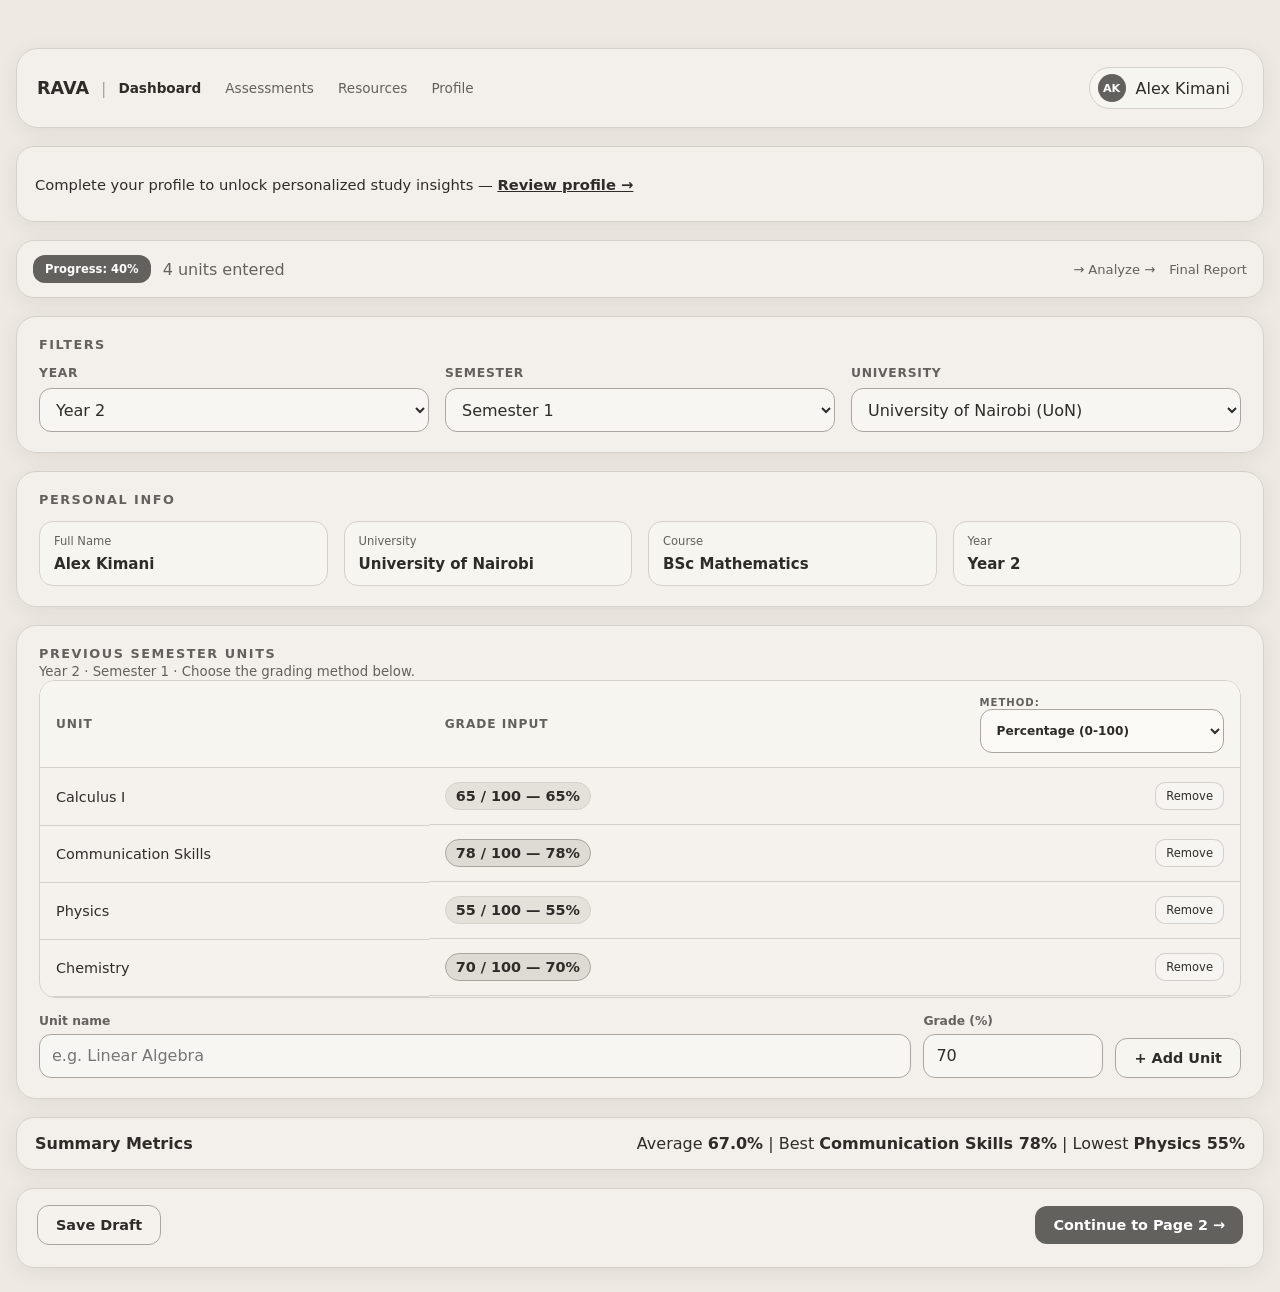
==== pages/page1.html @ 5771dabf "2nd change" ====
<!DOCTYPE html>
<html lang="en">
<head>
    <meta charset="UTF-8">
    <meta name="viewport" content="width=device-width, initial-scale=1.0">
    <title>RAVA - Page 1: Semester Tracking & Grades</title>

    <!-- Shared Global Styles -->
    <link rel="stylesheet" href="../css/global.css">

    <!-- Page 1 Specific Styles -->
    <link rel="stylesheet" href="../css/page1.css">
</head>
<body>
    <main class="page-shell">

        <header class="topbar">
            <div class="brand-wrap">
                <span class="brand-logo">RAVA</span>
                <span class="brand-separator">|</span>
                <nav class="nav-links" aria-label="Primary navigation">
                    <a href="page1.html" aria-current="page">Dashboard</a>
                    <a href="page2.html#diagnostic-check-in">Assessments</a>
                    <a href="page2.html#recommendations">Resources</a>
                    <a href="#personal-info">Profile</a>
                </nav>
            </div>
            <div class="profile-pill">
                <div class="avatar">AK</div>
                <span>Alex Kimani</span>
            </div>
        </header>

        <div class="banner" aria-label="Profile reminder banner">
            <p class="banner-copy">
                Complete your profile to unlock personalized study insights &mdash;
                <a href="#personal-info">Review profile &rarr;</a>
            </p>
        </div>

        <div id="progressBarContainer" class="progress-bar" aria-live="polite">
            <div class="progress-left">
                <span class="progress-tag" id="previousUnitsProgress">Progress: 40%</span>
                <span id="previousUnitsProgressLabel">4 units entered</span>
            </div>
            <div class="progress-right">
                <span>→ Analyze →</span>
                <span>Final Report</span>
            </div>
        </div>

        <section class="card" id="personal-info">
            <h2 class="card-title">Filters</h2>
            <div class="field-grid">
                <div class="field">
                    <label for="filterYear">Year</label>
                    <select id="filterYear">
                        <option value="Year 2" selected>Year 2</option>
                        <option value="Year 1">Year 1</option>
                        <option value="Year 3">Year 3</option>
                        <option value="Year 4">Year 4</option>
                    </select>
                </div>
                <div class="field">
                    <label for="filterSemester">Semester</label>
                    <select id="filterSemester">
                        <option value="Semester 1" selected>Semester 1</option>
                        <option value="Semester 2">Semester 2</option>
                        <option value="Semester 3">Semester 3</option>
                    </select>
                </div>
                <div class="field">
                    <label for="filterUniversity">University</label>
                    <select id="filterUniversity">
                        <option value="UoN" selected>University of Nairobi (UoN)</option>
                        <option value="KU">Kenyatta University (KU)</option>
                        <option value="JKUAT">JKUAT</option>
                    </select>
                </div>
            </div>
        </section>

        <section class="card">
            <h2 class="card-title">Personal Info</h2>
            <div class="info-grid">
                <div class="info-box">
                    <span>Full Name</span>
                    <strong>Alex Kimani</strong>
                </div>
                <div class="info-box">
                    <span>University</span>
                    <strong id="profileUniversity">University of Nairobi</strong>
                </div>
                <div class="info-box">
                    <span>Course</span>
                    <strong>BSc Mathematics</strong>
                </div>
                <div class="info-box">
                    <span>Year</span>
                    <strong id="profileYear">Year 2</strong>
                </div>
            </div>
        </section>

        <section class="card table-card" id="previous-units">
            <div class="grade-header">
                <div>
                    <h2 class="card-title" style="margin-bottom: 0;">Previous Semester Units</h2>
                    <small id="semesterContext">Year 2 · Semester 1 · Choose the grading method below.</small>
                </div>
            </div>

            <div class="table-wrap">
                <table class="unit-table" aria-label="Previous semester units">
                    <thead>
                        <tr>
                            <th>Unit</th>
                            <th>
                                <div class="grade-header">
                                    <span>Grade Input</span>
                                    <div>
                                        <small>Method:</small>
                                        <select id="globalGradeMethodSelect" aria-label="Select global grade method">
                                            <option value="Percentage" selected>Percentage (0-100)</option>
                                            <option value="Weights">Letter band (A-E)</option>
                                        </select>
                                    </div>
                                </div>
                            </th>
                        </tr>
                    </thead>
                    <tbody id="previousUnitsTableBody">
                        <tr>
                            <td>Calculus I</td>
                            <td class="grade-cell"><span class="grade-pill">65 / 100 — 65%</span></td>
                        </tr>
                        <tr>
                            <td>Communication Skills</td>
                            <td class="grade-cell"><span class="grade-pill">78 / 100 — 78%</span></td>
                        </tr>
                        <tr>
                            <td>Physics</td>
                            <td class="grade-cell"><span class="grade-pill">55 / 100 — 55%</span></td>
                        </tr>
                        <tr>
                            <td>Chemistry</td>
                            <td class="grade-cell"><span class="grade-pill">70 / 100 — 70%</span></td>
                        </tr>
                    </tbody>
                </table>
            </div>

            <form id="addPreviousUnitForm" class="add-unit-form">
                <div class="field">
                    <label for="previousUnitName">Unit name</label>
                    <input id="previousUnitName" name="unitName" type="text" maxlength="80" required placeholder="e.g. Linear Algebra">
                </div>
                <div class="field">
                    <label for="previousUnitGrade">Grade (%)</label>
                    <input id="previousUnitGrade" name="grade" type="number" min="0" max="100" step="1" required value="70">
                </div>
                <button id="addUnitRowBtn" class="secondary-btn" type="submit">+ Add Unit</button>
            </form>
        </section>

        <section class="summary-strip">
            <strong>Summary Metrics</strong>
            <div id="summaryDisplayText">
                Average <strong>67%</strong> | Best <strong>Communication Skills 78%</strong> | Lowest <strong>Physics 55%</strong>
            </div>
        </section>

        <footer class="footer-bar">
            <div class="draft-actions">
                <button id="saveDraftBtn" class="ghost-btn" type="button">Save Draft</button>
                <span id="draftStatus" role="status" aria-live="polite"></span>
            </div>
            <div class="footer-actions">
                <button id="continueToPage2Btn" class="primary-btn" type="button">Continue to Page 2 →</button>
            </div>
        </footer>
    </main>

    <script src="../js/page1.js"></script>
</body>
</html>
---- css/global.css ----
:root {
  --page: #eeeae3;
  --page-deep: #dedbd4;
  --panel: #f7f5f0;
  --panel-soft: #fffefa;
  --border: #d5d1ca;
  --border-strong: #aaa69f;
  --text: #2d2c29;
  --muted: #62615d;
  --muted-soft: #777670;
  --button: #62615d;
  --button-hover: #484743;
  --chip: #e4e1db;
  --shadow: rgba(45, 44, 41, 0.08);
}

* {
  box-sizing: border-box;
}

html {
  scroll-behavior: smooth;
}

body {
  margin: 0;
  background: var(--page);
  color: var(--text);
  font-family: system-ui, -apple-system, BlinkMacSystemFont, 'Segoe UI', sans-serif;
  -webkit-font-smoothing: antialiased;
  -moz-osx-font-smoothing: grayscale;
}

button,
input,
select {
  font: inherit;
}

button,
a {
  -webkit-tap-highlight-color: transparent;
}

button:focus-visible,
a:focus-visible,
input:focus-visible,
select:focus-visible,
textarea:focus-visible {
  outline: 3px solid rgba(98, 97, 93, 0.42);
  outline-offset: 2px;
}

::selection {
  background: #d5d1ca;
  color: #2d2c29;
}

::-webkit-scrollbar {
  width: 6px;
  height: 6px;
}

::-webkit-scrollbar-track {
  background: var(--page-deep);
}

::-webkit-scrollbar-thumb {
  background: var(--border-strong);
  border-radius: 999px;
}

::-webkit-scrollbar-thumb:hover {
  background: var(--button);
}
---- css/page1.css ----
.page-shell {
  width: min(1280px, calc(100% - 32px));
  margin: 24px auto;
  padding: 24px 0 0;
  display: flex;
  flex-direction: column;
  gap: 18px;
}

.topbar,
.card,
.banner,
.progress-bar,
.summary-strip,
.footer-bar {
  background: rgba(255, 255, 255, 0.28);
  border: 1px solid var(--border);
  box-shadow: 0 4px 20px var(--shadow);
}

.topbar {
  display: flex;
  align-items: center;
  justify-content: space-between;
  gap: 16px;
  border-radius: 22px;
  padding: 18px 20px;
}

.brand-wrap {
  display: flex;
  align-items: center;
  gap: 12px;
}

.brand-logo {
  font-size: 1.1rem;
  font-weight: 800;
  letter-spacing: 0;
  color: var(--text);
}

.brand-separator {
  color: var(--border-strong);
}

.nav-links {
  display: flex;
  align-items: center;
  gap: 24px;
  color: var(--muted);
  font-size: 0.85rem;
}

.nav-links a {
  color: inherit;
  text-decoration: none;
  transition: color 0.2s ease;
}

.nav-links a:hover {
  color: var(--text);
}

.nav-links a[aria-current="page"] {
  color: var(--text);
  font-weight: 700;
}

.profile-pill {
  display: flex;
  align-items: center;
  gap: 10px;
  border: 1px solid var(--border);
  background: var(--panel);
  border-radius: 999px;
  padding: 6px 12px 6px 8px;
}

.avatar {
  width: 28px;
  height: 28px;
  border-radius: 50%;
  display: inline-flex;
  align-items: center;
  justify-content: center;
  background: var(--button);
  color: #fff;
  font-size: 0.7rem;
  font-weight: 700;
}

.banner {
  display: flex;
  align-items: center;
  justify-content: space-between;
  gap: 16px;
  border-radius: 18px;
  padding: 14px 18px;
  color: var(--text);
}

.banner nav {
  display: flex;
  align-items: center;
  gap: 18px;
}

.banner-btn {
  border: none;
  background: transparent;
  color: var(--muted);
  font-size: 1.3rem;
  cursor: pointer;
}

.banner-copy {
  text-align: center;
  font-size: 0.92rem;
  color: var(--text);
}

.banner-copy a {
  color: var(--text);
  text-decoration: underline;
  font-weight: 700;
}

.progress-bar {
  display: flex;
  flex-wrap: wrap;
  align-items: center;
  justify-content: space-between;
  gap: 12px;
  border-radius: 18px;
  padding: 14px 16px;
  color: var(--muted);
}

.progress-left {
  display: flex;
  align-items: center;
  gap: 12px;
  flex-wrap: wrap;
}

.progress-tag {
  display: inline-flex;
  align-items: center;
  background: var(--button);
  color: #fff;
  border-radius: 12px;
  padding: 7px 12px;
  font-size: 0.72rem;
  font-weight: 700;
}

.progress-right {
  display: flex;
  gap: 14px;
  flex-wrap: wrap;
  font-size: 0.82rem;
}

.card {
  border-radius: 20px;
  padding: 20px 22px;
}

.card-title {
  margin: 0 0 14px;
  font-size: 0.8rem;
  text-transform: uppercase;
  letter-spacing: 0.12em;
  color: var(--muted);
  font-weight: 700;
}

.field-grid,
.info-grid,
.summary-grid {
  display: grid;
  gap: 16px;
}

.field-grid {
  grid-template-columns: repeat(3, minmax(0, 1fr));
}

.field {
  display: flex;
  flex-direction: column;
  gap: 8px;
}

.field label {
  font-size: 0.77rem;
  font-weight: 700;
  color: var(--muted);
  text-transform: uppercase;
  letter-spacing: 0.06em;
}

select,
input {
  width: 100%;
  border: 1px solid var(--border-strong);
  background: rgba(255, 255, 255, 0.36);
  border-radius: 12px;
  min-height: 44px;
  padding: 0 12px;
  color: var(--text);
}

select:focus,
input:focus {
  outline: none;
  border-color: var(--button);
  box-shadow: 0 0 0 4px rgba(98, 97, 93, 0.12);
}

.info-grid {
  grid-template-columns: repeat(4, minmax(0, 1fr));
}

.info-box {
  background: var(--panel);
  border: 1px solid var(--border);
  border-radius: 14px;
  padding: 12px 14px;
}

.info-box span {
  display: block;
  font-size: 0.72rem;
  color: var(--muted);
  margin-bottom: 6px;
}

.info-box strong {
  font-size: 0.94rem;
}

.table-card {
  overflow: hidden;
}

.table-wrap {
  border: 1px solid var(--border);
  border-radius: 16px;
  overflow: hidden;
}

.unit-table {
  width: 100%;
  border-collapse: collapse;
  background: rgba(255, 255, 255, 0.12);
}

.unit-table th,
.unit-table td {
  padding: 14px 16px;
  border-bottom: 1px solid var(--border);
  text-align: left;
  vertical-align: middle;
}

.unit-table thead th {
  background: var(--panel);
  color: var(--muted);
  font-size: 0.76rem;
  text-transform: uppercase;
  letter-spacing: 0.08em;
}

.unit-table tbody td {
  color: var(--text);
  font-size: 0.9rem;
}

.grade-header {
  display: flex;
  align-items: center;
  justify-content: space-between;
  gap: 10px;
}

.grade-header small {
  color: var(--muted);
}

.unit-table .grade-cell {
  display: flex;
  align-items: center;
  justify-content: space-between;
  gap: 12px;
}

.grade-pill {
  display: inline-flex;
  align-items: center;
  border: 1px solid var(--border);
  border-radius: 999px;
  background: var(--panel);
  padding: 5px 10px;
  font-weight: 700;
  color: var(--text);
}

.grade-pill.grade-strong {
  background: var(--page-deep);
  border-color: var(--border-strong);
}

.grade-pill.grade-progressing {
  background: var(--chip);
}

.grade-pill.grade-support {
  background: var(--panel-soft);
  border-style: dashed;
}

.remove-btn {
  border: 1px solid rgba(98, 97, 93, 0.25);
  background: rgba(255, 255, 255, 0.25);
  color: var(--text);
  border-radius: 10px;
  padding: 6px 10px;
  cursor: pointer;
  font-size: 0.72rem;
}

.add-unit-form {
  display: grid;
  grid-template-columns: minmax(200px, 1fr) minmax(120px, 180px) auto;
  align-items: end;
  gap: 12px;
  margin-top: 16px;
}

.add-unit-form .field {
  gap: 6px;
}

.add-unit-form label {
  text-transform: none;
  letter-spacing: 0;
}

.draft-actions {
  display: flex;
  align-items: center;
  gap: 12px;
}

#draftStatus {
  color: var(--muted);
  font-size: 0.82rem;
}

.primary-btn,
.secondary-btn,
.ghost-btn {
  border-radius: 12px;
  padding: 11px 18px;
  font-weight: 700;
  font-size: 0.9rem;
  cursor: pointer;
  transition: transform 0.2s ease, background 0.2s ease;
}

.primary-btn:hover,
.secondary-btn:hover,
.ghost-btn:hover {
  transform: translateY(-1px);
}

.primary-btn {
  background: var(--button);
  color: #fff;
  border: none;
}

.secondary-btn {
  border: 1px solid var(--border-strong);
  background: var(--panel);
  color: var(--text);
}

.ghost-btn {
  border: 1px solid var(--border-strong);
  background: rgba(255, 255, 255, 0.15);
  color: var(--text);
}

.summary-strip {
  display: flex;
  align-items: center;
  justify-content: space-between;
  gap: 16px;
  border-radius: 18px;
  padding: 16px 18px;
}

.summary-strip strong {
  color: var(--text);
}

.footer-bar {
  display: flex;
  align-items: center;
  justify-content: space-between;
  gap: 16px;
  border-radius: 18px;
  padding: 16px 20px 22px;
}

.footer-actions {
  display: flex;
  align-items: center;
  gap: 12px;
}

@media (max-width: 820px) {
  .field-grid,
  .info-grid,
  .summary-grid {
    grid-template-columns: 1fr 1fr;
  }
}

@media (max-width: 640px) {
  .page-shell {
    width: min(100% - 18px, 1280px);
    margin: 12px auto 18px;
  }

  .topbar,
  .banner,
  .progress-bar,
  .summary-strip,
  .footer-bar {
    flex-direction: column;
    align-items: flex-start;
  }

  .nav-links {
    display: flex;
    flex-wrap: wrap;
    gap: 10px 14px;
    font-size: 0.8rem;
  }

  .brand-wrap {
    flex-wrap: wrap;
    row-gap: 10px;
  }

  .field-grid,
  .info-grid,
  .summary-grid {
    grid-template-columns: 1fr;
  }

  .add-unit-form {
    grid-template-columns: 1fr 1fr;
  }

  .add-unit-form button {
    grid-column: 1 / -1;
  }

  .draft-actions {
    width: 100%;
    flex-wrap: wrap;
  }

  .footer-actions {
    width: 100%;
    justify-content: stretch;
    flex-wrap: wrap;
  }

  .footer-actions > * {
    flex: 1 1 100%;
  }
}
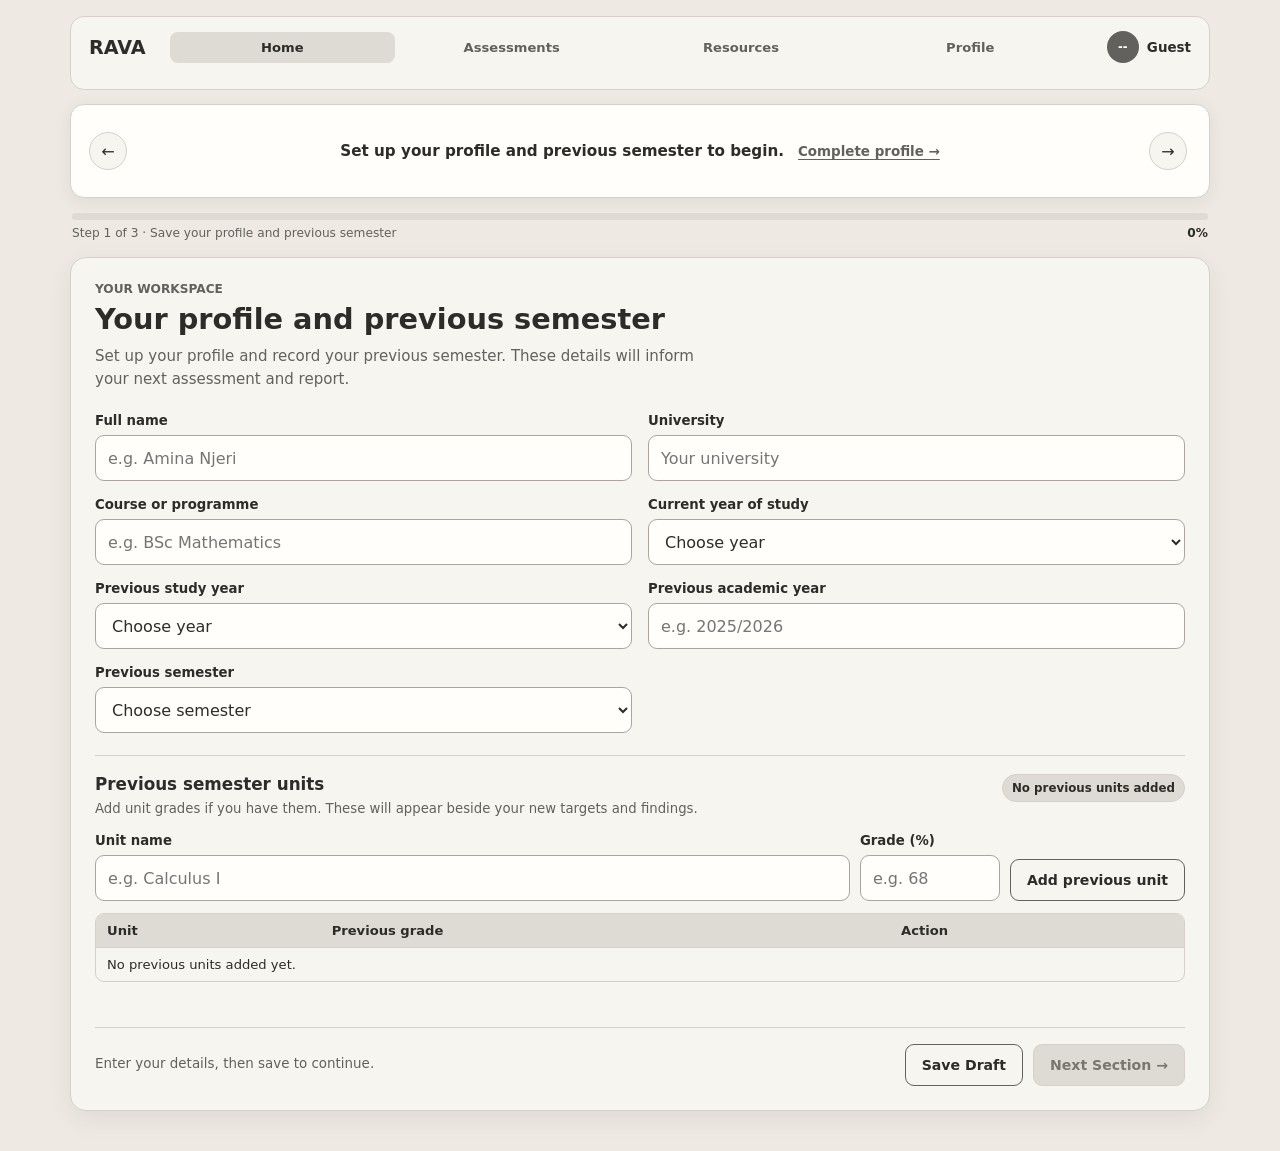
==== commit 4e918b7a: "nice start" ====
--- a/pages/page1.html
+++ b/pages/page1.html
@@ -3,184 +3,162 @@
 <head>
     <meta charset="UTF-8">
     <meta name="viewport" content="width=device-width, initial-scale=1.0">
-    <title>RAVA - Page 1: Semester Tracking & Grades</title>
+    <title>RAVA - Home</title>
 
     <!-- Shared Global Styles -->
     <link rel="stylesheet" href="../css/global.css">
 
     <!-- Page 1 Specific Styles -->
     <link rel="stylesheet" href="../css/page1.css">
+    <script src="../js/shared.js" defer></script>
+    <script src="../js/page1.js" defer></script>
 </head>
-<body>
+<body data-page="home">
     <main class="page-shell">
 
         <header class="topbar">
             <div class="brand-wrap">
                 <span class="brand-logo">RAVA</span>
-                <span class="brand-separator">|</span>
-                <nav class="nav-links" aria-label="Primary navigation">
-                    <a href="page1.html" aria-current="page">Dashboard</a>
-                    <a href="page2.html#diagnostic-check-in">Assessments</a>
-                    <a href="page2.html#recommendations">Resources</a>
-                    <a href="#personal-info">Profile</a>
-                </nav>
             </div>
+            <nav class="nav-links" aria-label="Primary navigation">
+                <a href="page1.html" aria-current="page">Home</a>
+                <a href="page2.html" data-required="profile">Assessments</a>
+                <a href="page3.html#recommendations" data-required="assessment">Resources</a>
+                <a href="page1.html#profile-form">Profile</a>
+            </nav>
             <div class="profile-pill">
-                <div class="avatar">AK</div>
-                <span>Alex Kimani</span>
+                <div class="avatar" id="profileAvatar">--</div>
+                <span id="profileName">Guest</span>
             </div>
+            <p class="navigation-notice" id="navigationNotice" role="status" aria-live="polite" hidden></p>
         </header>
 
-        <div class="banner" aria-label="Profile reminder banner">
+        <section class="banner" id="announcementCarousel" aria-label="Study planner announcements">
+            <button class="banner-btn" type="button" id="previousAnnouncement" aria-label="Previous announcement">&larr;</button>
             <p class="banner-copy">
-                Complete your profile to unlock personalized study insights &mdash;
-                <a href="#personal-info">Review profile &rarr;</a>
+                <span id="announcementText">Set up your profile to start a plan built around your semester.</span>
+                <a id="announcementLink" href="#profile-form">Complete profile &rarr;</a>
             </p>
-        </div>
+            <button class="banner-btn" type="button" id="nextAnnouncement" aria-label="Next announcement">&rarr;</button>
+        </section>
 
-        <div id="progressBarContainer" class="progress-bar" aria-live="polite">
-            <div class="progress-left">
-                <span class="progress-tag" id="previousUnitsProgress">Progress: 40%</span>
-                <span id="previousUnitsProgressLabel">4 units entered</span>
+        <section class="workflow-progress" aria-label="Planner progress">
+            <div class="progress-track" id="workflowProgressBar" role="progressbar" aria-valuemin="0" aria-valuemax="100" aria-valuenow="0" aria-label="0 percent complete">
+                <span class="progress-fill" id="workflowProgressFill"></span>
             </div>
-            <div class="progress-right">
-                <span>→ Analyze →</span>
-                <span>Final Report</span>
-            </div>
-        </div>
-
-        <section class="card" id="personal-info">
-            <h2 class="card-title">Filters</h2>
-            <div class="field-grid">
-                <div class="field">
-                    <label for="filterYear">Year</label>
-                    <select id="filterYear">
-                        <option value="Year 2" selected>Year 2</option>
-                        <option value="Year 1">Year 1</option>
-                        <option value="Year 3">Year 3</option>
-                        <option value="Year 4">Year 4</option>
-                    </select>
-                </div>
-                <div class="field">
-                    <label for="filterSemester">Semester</label>
-                    <select id="filterSemester">
-                        <option value="Semester 1" selected>Semester 1</option>
-                        <option value="Semester 2">Semester 2</option>
-                        <option value="Semester 3">Semester 3</option>
-                    </select>
-                </div>
-                <div class="field">
-                    <label for="filterUniversity">University</label>
-                    <select id="filterUniversity">
-                        <option value="UoN" selected>University of Nairobi (UoN)</option>
-                        <option value="KU">Kenyatta University (KU)</option>
-                        <option value="JKUAT">JKUAT</option>
-                    </select>
-                </div>
+            <div class="progress-caption">
+                <span id="workflowProgressText" role="status" aria-live="polite">Step 1 of 3 · Save your profile</span>
+                <span id="workflowProgressPercent">0%</span>
             </div>
         </section>
 
-        <section class="card">
-            <h2 class="card-title">Personal Info</h2>
-            <div class="info-grid">
-                <div class="info-box">
-                    <span>Full Name</span>
-                    <strong>Alex Kimani</strong>
-                </div>
-                <div class="info-box">
-                    <span>University</span>
-                    <strong id="profileUniversity">University of Nairobi</strong>
-                </div>
-                <div class="info-box">
-                    <span>Course</span>
-                    <strong>BSc Mathematics</strong>
-                </div>
-                <div class="info-box">
-                    <span>Year</span>
-                    <strong id="profileYear">Year 2</strong>
-                </div>
-            </div>
-        </section>
-
-        <section class="card table-card" id="previous-units">
-            <div class="grade-header">
+        <section class="card profile-card" id="profile-form">
+            <div class="section-heading">
                 <div>
-                    <h2 class="card-title" style="margin-bottom: 0;">Previous Semester Units</h2>
-                    <small id="semesterContext">Year 2 · Semester 1 · Choose the grading method below.</small>
+                    <p class="eyebrow">Your workspace</p>
+                    <h1>Your profile and previous semester</h1>
+                    <p class="section-intro">Set up your profile and record your previous semester. These details will inform your next assessment and report.</p>
                 </div>
             </div>
 
-            <div class="table-wrap">
-                <table class="unit-table" aria-label="Previous semester units">
-                    <thead>
-                        <tr>
-                            <th>Unit</th>
-                            <th>
-                                <div class="grade-header">
-                                    <span>Grade Input</span>
-                                    <div>
-                                        <small>Method:</small>
-                                        <select id="globalGradeMethodSelect" aria-label="Select global grade method">
-                                            <option value="Percentage" selected>Percentage (0-100)</option>
-                                            <option value="Weights">Letter band (A-E)</option>
-                                        </select>
-                                    </div>
-                                </div>
-                            </th>
-                        </tr>
-                    </thead>
-                    <tbody id="previousUnitsTableBody">
-                        <tr>
-                            <td>Calculus I</td>
-                            <td class="grade-cell"><span class="grade-pill">65 / 100 — 65%</span></td>
-                        </tr>
-                        <tr>
-                            <td>Communication Skills</td>
-                            <td class="grade-cell"><span class="grade-pill">78 / 100 — 78%</span></td>
-                        </tr>
-                        <tr>
-                            <td>Physics</td>
-                            <td class="grade-cell"><span class="grade-pill">55 / 100 — 55%</span></td>
-                        </tr>
-                        <tr>
-                            <td>Chemistry</td>
-                            <td class="grade-cell"><span class="grade-pill">70 / 100 — 70%</span></td>
-                        </tr>
-                    </tbody>
-                </table>
+            <div class="profile-picker" id="profilePicker" hidden>
+                <div class="field">
+                    <label for="savedProfileSelect">Saved profiles on this device</label>
+                    <select id="savedProfileSelect" aria-label="Switch saved profile"></select>
+                </div>
+                <button class="secondary-btn" id="newProfileBtn" type="button">New person</button>
             </div>
 
-            <form id="addPreviousUnitForm" class="add-unit-form">
-                <div class="field">
-                    <label for="previousUnitName">Unit name</label>
-                    <input id="previousUnitName" name="unitName" type="text" maxlength="80" required placeholder="e.g. Linear Algebra">
+            <form id="profileForm" class="profile-form">
+                <div class="form-grid">
+                    <div class="field">
+                        <label for="fullName">Full name</label>
+                        <input id="fullName" name="fullName" type="text" autocomplete="name" maxlength="100" required placeholder="e.g. Amina Njeri">
+                    </div>
+                    <div class="field">
+                        <label for="university">University</label>
+                        <input id="university" name="university" type="text" maxlength="120" required placeholder="Your university">
+                    </div>
+                    <div class="field">
+                        <label for="course">Course or programme</label>
+                        <input id="course" name="course" type="text" maxlength="120" required placeholder="e.g. BSc Mathematics">
+                    </div>
+                    <div class="field">
+                        <label for="yearOfStudy">Current year of study</label>
+                        <select id="yearOfStudy" name="yearOfStudy" required>
+                            <option value="">Choose year</option>
+                            <option value="Year 1">Year 1</option>
+                            <option value="Year 2">Year 2</option>
+                            <option value="Year 3">Year 3</option>
+                            <option value="Year 4">Year 4</option>
+                            <option value="Year 5">Year 5</option>
+                            <option value="Year 6">Year 6</option>
+                        </select>
+                    </div>
+                    <div class="field">
+                        <label for="previousStudyYear">Previous study year</label>
+                        <select id="previousStudyYear" name="previousStudyYear" required>
+                            <option value="">Choose year</option>
+                            <option value="Year 1">Year 1</option>
+                            <option value="Year 2">Year 2</option>
+                            <option value="Year 3">Year 3</option>
+                            <option value="Year 4">Year 4</option>
+                            <option value="Year 5">Year 5</option>
+                            <option value="Year 6">Year 6</option>
+                        </select>
+                    </div>
+                    <div class="field">
+                        <label for="previousAcademicYear">Previous academic year</label>
+                        <input id="previousAcademicYear" name="previousAcademicYear" type="text" maxlength="20" required placeholder="e.g. 2025/2026">
+                    </div>
+                    <div class="field">
+                        <label for="previousSemester">Previous semester</label>
+                        <select id="previousSemester" name="previousSemester" required>
+                            <option value="">Choose semester</option>
+                            <option value="Semester 1">Semester 1</option>
+                            <option value="Semester 2">Semester 2</option>
+                            <option value="Semester 3">Semester 3</option>
+                        </select>
+                    </div>
                 </div>
-                <div class="field">
-                    <label for="previousUnitGrade">Grade (%)</label>
-                    <input id="previousUnitGrade" name="grade" type="number" min="0" max="100" step="1" required value="70">
+
+                <section class="previous-units" aria-labelledby="previousUnitsHeading">
+                    <div class="previous-units-heading">
+                        <div>
+                            <h2 id="previousUnitsHeading">Previous semester units</h2>
+                            <p>Add unit grades if you have them. These will appear beside your new targets and findings.</p>
+                        </div>
+                        <span id="previousUnitsSummary" class="previous-units-summary">No previous units added</span>
+                    </div>
+                    <div class="previous-unit-entry">
+                        <div class="field">
+                            <label for="previousUnitName">Unit name</label>
+                            <input id="previousUnitName" type="text" maxlength="80" placeholder="e.g. Calculus I">
+                        </div>
+                        <div class="field">
+                            <label for="previousUnitGrade">Grade (%)</label>
+                            <input id="previousUnitGrade" type="number" min="0" max="100" step="1" placeholder="e.g. 68">
+                        </div>
+                        <button class="secondary-btn" id="addPreviousUnitBtn" type="button">Add previous unit</button>
+                    </div>
+                    <div class="table-wrap previous-table-wrap">
+                        <table class="previous-units-table" aria-label="Previous semester unit grades">
+                            <thead><tr><th>Unit</th><th>Previous grade</th><th>Action</th></tr></thead>
+                            <tbody id="previousUnitsBody"><tr><td colspan="3">No previous units added yet.</td></tr></tbody>
+                        </table>
+                    </div>
+                    <p id="previousUnitsStatus" class="previous-units-status" role="status" aria-live="polite"></p>
+                </section>
+
+                <div class="form-footer">
+                    <p id="profileStatus" role="status" aria-live="polite">Enter your details, then save to continue.</p>
+                    <div class="form-actions">
+                        <button class="secondary-btn" id="saveDraftBtn" type="submit">Save Draft</button>
+                        <button class="primary-btn" id="continueToPage2Btn" type="button" disabled>Next Section &rarr;</button>
+                    </div>
                 </div>
-                <button id="addUnitRowBtn" class="secondary-btn" type="submit">+ Add Unit</button>
             </form>
         </section>
-
-        <section class="summary-strip">
-            <strong>Summary Metrics</strong>
-            <div id="summaryDisplayText">
-                Average <strong>67%</strong> | Best <strong>Communication Skills 78%</strong> | Lowest <strong>Physics 55%</strong>
-            </div>
-        </section>
-
-        <footer class="footer-bar">
-            <div class="draft-actions">
-                <button id="saveDraftBtn" class="ghost-btn" type="button">Save Draft</button>
-                <span id="draftStatus" role="status" aria-live="polite"></span>
-            </div>
-            <div class="footer-actions">
-                <button id="continueToPage2Btn" class="primary-btn" type="button">Continue to Page 2 →</button>
-            </div>
-        </footer>
     </main>
-
-    <script src="../js/page1.js"></script>
 </body>
 </html>
--- a/css/global.css
+++ b/css/global.css
@@ -72,4 +72,187 @@
 
 ::-webkit-scrollbar-thumb:hover {
   background: var(--button);
+}
+
+.page-shell {
+  width: min(1140px, calc(100% - 32px));
+  margin: 16px auto 40px;
+  display: flex;
+  flex-direction: column;
+  gap: 14px;
+}
+
+.topbar {
+  display: grid;
+  grid-template-columns: auto minmax(320px, 1fr) auto;
+  grid-template-areas: "brand nav profile" "notice notice notice";
+  align-items: center;
+  gap: 12px 24px;
+  padding: 14px 18px;
+  border: 1px solid var(--border);
+  border-radius: 14px;
+  background: var(--panel);
+}
+
+.brand-wrap {
+  grid-area: brand;
+}
+
+.brand-logo {
+  color: var(--text);
+  font-size: 1.2rem;
+  font-weight: 850;
+}
+
+.nav-links {
+  grid-area: nav;
+  display: grid;
+  grid-template-columns: repeat(4, minmax(0, 1fr));
+  align-items: center;
+  gap: 4px;
+}
+
+.nav-links a {
+  min-width: 0;
+  padding: 8px 6px;
+  border-radius: 8px;
+  color: var(--muted);
+  font-size: 0.82rem;
+  font-weight: 650;
+  text-align: center;
+  text-decoration: none;
+  white-space: nowrap;
+}
+
+.nav-links a:hover,
+.nav-links a[aria-current="page"] {
+  background: var(--page-deep);
+  color: var(--text);
+}
+
+.profile-pill {
+  grid-area: profile;
+  display: flex;
+  align-items: center;
+  gap: 8px;
+  max-width: 210px;
+  color: var(--text);
+  font-size: 0.84rem;
+  font-weight: 650;
+}
+
+.profile-pill span {
+  overflow: hidden;
+  text-overflow: ellipsis;
+  white-space: nowrap;
+}
+
+.avatar {
+  display: grid;
+  width: 32px;
+  height: 32px;
+  flex: 0 0 32px;
+  place-items: center;
+  border-radius: 50%;
+  background: var(--button);
+  color: var(--panel-soft);
+  font-size: 0.72rem;
+  font-weight: 750;
+}
+
+.navigation-notice {
+  grid-area: notice;
+  margin: 0;
+  color: var(--muted);
+  font-size: 0.82rem;
+}
+
+.workflow-progress {
+  width: 100%;
+  padding: 1px 2px 3px;
+}
+
+.progress-track {
+  width: 100%;
+  height: 7px;
+  overflow: hidden;
+  border-radius: 999px;
+  background: var(--page-deep);
+}
+
+.progress-fill {
+  display: block;
+  width: 0;
+  height: 100%;
+  border-radius: inherit;
+  background: var(--button);
+  transition: width 240ms ease;
+}
+
+.progress-caption {
+  display: flex;
+  align-items: center;
+  justify-content: space-between;
+  gap: 12px;
+  padding-top: 6px;
+  color: var(--muted);
+  font-size: 0.76rem;
+}
+
+#workflowProgressPercent {
+  color: var(--text);
+  font-weight: 750;
+}
+
+textarea {
+  font: inherit;
+}
+
+@media (max-width: 760px) {
+  .page-shell {
+    width: calc(100% - 24px);
+    margin-top: 12px;
+  }
+
+  .topbar {
+    grid-template-columns: minmax(0, 1fr) auto;
+    grid-template-areas: "brand profile" "nav nav" "notice notice";
+    gap: 8px 12px;
+    padding: 12px;
+  }
+
+  .nav-links {
+    width: 100%;
+  }
+
+  .nav-links a {
+    padding: 8px 2px;
+    font-size: 0.76rem;
+  }
+}
+
+@media (max-width: 380px) {
+  .page-shell {
+    width: calc(100% - 18px);
+  }
+
+  .nav-links a {
+    font-size: 0.69rem;
+  }
+
+  .profile-pill {
+    max-width: 135px;
+    font-size: 0.75rem;
+  }
+}
+
+@media (prefers-reduced-motion: reduce) {
+  *,
+  *::before,
+  *::after {
+    scroll-behavior: auto !important;
+    animation-duration: 0.01ms !important;
+    animation-iteration-count: 1 !important;
+    transition-duration: 0.01ms !important;
+  }
 }
--- a/css/page1.css
+++ b/css/page1.css
@@ -1,488 +1,349 @@
-.page-shell {
-  width: min(1280px, calc(100% - 32px));
-  margin: 24px auto;
-  padding: 24px 0 0;
-  display: flex;
+.banner {
+  display: grid;
+  min-height: 94px;
+  grid-template-columns: 42px minmax(0, 1fr) 42px;
+  align-items: center;
+  gap: 12px;
+  padding: 14px 18px;
+  border: 1px solid var(--border);
+  border-radius: 14px;
+  background: var(--panel-soft);
+  box-shadow: 0 4px 18px var(--shadow);
+}
+
+.banner-btn {
+  display: grid;
+  width: 38px;
+  height: 38px;
+  place-items: center;
+  border: 1px solid var(--border);
+  border-radius: 50%;
+  background: var(--panel);
+  color: var(--text);
+  cursor: pointer;
+  font-size: 1rem;
+}
+
+.banner-copy {
+  display: flex;
+  align-items: center;
+  justify-content: center;
+  gap: 8px 14px;
+  flex-wrap: wrap;
+  margin: 0;
+  color: var(--text);
+  font-size: 0.95rem;
+  font-weight: 600;
+  text-align: center;
+}
+
+.banner-copy a {
+  color: var(--muted);
+  font-size: 0.84rem;
+  font-weight: 750;
+  text-decoration-thickness: 1px;
+  text-underline-offset: 3px;
+  white-space: nowrap;
+}
+
+.profile-card {
+  padding: 24px;
+  border: 1px solid var(--border);
+  border-radius: 16px;
+  background: var(--panel);
+  box-shadow: 0 8px 24px var(--shadow);
+}
+
+.section-heading {
+  margin-bottom: 22px;
+}
+
+.eyebrow {
+  margin: 0 0 6px;
+  color: var(--muted);
+  font-size: 0.76rem;
+  font-weight: 750;
+  text-transform: uppercase;
+}
+
+.section-heading h1 {
+  margin: 0;
+  color: var(--text);
+  font-size: 1.8rem;
+  line-height: 1.2;
+}
+
+.section-intro {
+  max-width: 620px;
+  margin: 8px 0 0;
+  color: var(--muted);
+  font-size: 0.94rem;
+  line-height: 1.55;
+}
+
+.profile-picker {
+  display: flex;
+  align-items: end;
+  gap: 10px;
+  margin-bottom: 20px;
+  padding: 14px;
+  border: 1px solid var(--border);
+  border-radius: 10px;
+  background: var(--panel-soft);
+}
+
+.profile-picker[hidden] {
+  display: none;
+}
+
+.profile-picker .field {
+  flex: 1;
+}
+
+.form-grid {
+  display: grid;
+  grid-template-columns: repeat(2, minmax(0, 1fr));
+  gap: 16px;
+}
+
+.previous-units {
+  margin-top: 22px;
+  padding-top: 18px;
+  border-top: 1px solid var(--border);
+}
+
+.previous-units-heading {
+  display: flex;
+  align-items: flex-start;
+  justify-content: space-between;
+  gap: 12px;
+  margin-bottom: 14px;
+}
+
+.previous-units-heading h2 {
+  margin: 0;
+  color: var(--text);
+  font-size: 1.05rem;
+}
+
+.previous-units-heading p {
+  margin: 5px 0 0;
+  color: var(--muted);
+  font-size: 0.83rem;
+  line-height: 1.5;
+}
+
+.previous-units-summary {
+  flex: 0 0 auto;
+  padding: 6px 9px;
+  border: 1px solid var(--border);
+  border-radius: 999px;
+  background: var(--page-deep);
+  color: var(--text);
+  font-size: 0.74rem;
+  font-weight: 700;
+}
+
+.previous-unit-entry {
+  display: grid;
+  grid-template-columns: minmax(0, 1fr) 140px auto;
+  align-items: end;
+  gap: 10px;
+  margin-bottom: 12px;
+}
+
+.previous-unit-entry .secondary-btn {
+  white-space: nowrap;
+}
+
+.previous-table-wrap {
+  overflow-x: auto;
+  border: 1px solid var(--border);
+  border-radius: 9px;
+}
+
+.previous-units-table {
+  width: 100%;
+  border-collapse: collapse;
+}
+
+.previous-units-table th,
+.previous-units-table td {
+  padding: 9px 11px;
+  border-bottom: 1px solid var(--border);
+  color: var(--text);
+  font-size: 0.82rem;
+  text-align: left;
+}
+
+.previous-units-table th {
+  background: var(--page-deep);
+}
+
+.previous-units-table tr:last-child td {
+  border-bottom: 0;
+}
+
+.remove-previous-unit {
+  min-height: 30px;
+  padding: 0 9px;
+  border: 1px solid var(--border-strong);
+  border-radius: 7px;
+  background: var(--panel);
+  color: var(--text);
+  cursor: pointer;
+  font-size: 0.75rem;
+}
+
+.previous-units-status {
+  min-height: 1.25em;
+  margin: 7px 0 0;
+  color: var(--muted);
+  font-size: 0.8rem;
+}
+
+.field {
+  display: flex;
+  min-width: 0;
   flex-direction: column;
-  gap: 18px;
-}
-
-.topbar,
-.card,
-.banner,
-.progress-bar,
-.summary-strip,
-.footer-bar {
-  background: rgba(255, 255, 255, 0.28);
-  border: 1px solid var(--border);
-  box-shadow: 0 4px 20px var(--shadow);
-}
-
-.topbar {
+  gap: 7px;
+}
+
+.field label {
+  color: var(--text);
+  font-size: 0.83rem;
+  font-weight: 700;
+}
+
+.field input,
+.field select {
+  width: 100%;
+  min-height: 46px;
+  padding: 0 12px;
+  border: 1px solid var(--border-strong);
+  border-radius: 9px;
+  background: var(--panel-soft);
+  color: var(--text);
+}
+
+.form-footer {
   display: flex;
   align-items: center;
   justify-content: space-between;
   gap: 16px;
-  border-radius: 22px;
-  padding: 18px 20px;
-}
-
-.brand-wrap {
-  display: flex;
-  align-items: center;
-  gap: 12px;
-}
-
-.brand-logo {
-  font-size: 1.1rem;
-  font-weight: 800;
-  letter-spacing: 0;
-  color: var(--text);
-}
-
-.brand-separator {
-  color: var(--border-strong);
-}
-
-.nav-links {
-  display: flex;
-  align-items: center;
-  gap: 24px;
-  color: var(--muted);
-  font-size: 0.85rem;
-}
-
-.nav-links a {
-  color: inherit;
-  text-decoration: none;
-  transition: color 0.2s ease;
-}
-
-.nav-links a:hover {
-  color: var(--text);
-}
-
-.nav-links a[aria-current="page"] {
-  color: var(--text);
-  font-weight: 700;
-}
-
-.profile-pill {
-  display: flex;
-  align-items: center;
+  margin-top: 22px;
+  padding-top: 16px;
+  border-top: 1px solid var(--border);
+}
+
+.form-footer > p {
+  min-height: 1.4em;
+  margin: 0;
+  color: var(--muted);
+  font-size: 0.84rem;
+}
+
+.form-actions {
+  display: flex;
+  flex: 0 0 auto;
   gap: 10px;
-  border: 1px solid var(--border);
-  background: var(--panel);
-  border-radius: 999px;
-  padding: 6px 12px 6px 8px;
-}
-
-.avatar {
-  width: 28px;
-  height: 28px;
-  border-radius: 50%;
-  display: inline-flex;
-  align-items: center;
-  justify-content: center;
-  background: var(--button);
-  color: #fff;
-  font-size: 0.7rem;
-  font-weight: 700;
-}
-
-.banner {
-  display: flex;
-  align-items: center;
-  justify-content: space-between;
-  gap: 16px;
-  border-radius: 18px;
-  padding: 14px 18px;
-  color: var(--text);
-}
-
-.banner nav {
-  display: flex;
-  align-items: center;
-  gap: 18px;
-}
-
-.banner-btn {
-  border: none;
-  background: transparent;
-  color: var(--muted);
-  font-size: 1.3rem;
+}
+
+.primary-btn,
+.secondary-btn {
+  min-height: 42px;
+  padding: 0 16px;
+  border: 1px solid var(--button);
+  border-radius: 9px;
   cursor: pointer;
-}
-
-.banner-copy {
-  text-align: center;
-  font-size: 0.92rem;
-  color: var(--text);
-}
-
-.banner-copy a {
-  color: var(--text);
-  text-decoration: underline;
-  font-weight: 700;
-}
-
-.progress-bar {
-  display: flex;
-  flex-wrap: wrap;
-  align-items: center;
-  justify-content: space-between;
-  gap: 12px;
-  border-radius: 18px;
-  padding: 14px 16px;
-  color: var(--muted);
-}
-
-.progress-left {
-  display: flex;
-  align-items: center;
-  gap: 12px;
-  flex-wrap: wrap;
-}
-
-.progress-tag {
-  display: inline-flex;
-  align-items: center;
-  background: var(--button);
-  color: #fff;
-  border-radius: 12px;
-  padding: 7px 12px;
-  font-size: 0.72rem;
-  font-weight: 700;
-}
-
-.progress-right {
-  display: flex;
-  gap: 14px;
-  flex-wrap: wrap;
-  font-size: 0.82rem;
-}
-
-.card {
-  border-radius: 20px;
-  padding: 20px 22px;
-}
-
-.card-title {
-  margin: 0 0 14px;
-  font-size: 0.8rem;
-  text-transform: uppercase;
-  letter-spacing: 0.12em;
-  color: var(--muted);
-  font-weight: 700;
-}
-
-.field-grid,
-.info-grid,
-.summary-grid {
-  display: grid;
-  gap: 16px;
-}
-
-.field-grid {
-  grid-template-columns: repeat(3, minmax(0, 1fr));
-}
-
-.field {
-  display: flex;
-  flex-direction: column;
-  gap: 8px;
-}
-
-.field label {
-  font-size: 0.77rem;
-  font-weight: 700;
-  color: var(--muted);
-  text-transform: uppercase;
-  letter-spacing: 0.06em;
-}
-
-select,
-input {
-  width: 100%;
-  border: 1px solid var(--border-strong);
-  background: rgba(255, 255, 255, 0.36);
-  border-radius: 12px;
-  min-height: 44px;
-  padding: 0 12px;
-  color: var(--text);
-}
-
-select:focus,
-input:focus {
-  outline: none;
-  border-color: var(--button);
-  box-shadow: 0 0 0 4px rgba(98, 97, 93, 0.12);
-}
-
-.info-grid {
-  grid-template-columns: repeat(4, minmax(0, 1fr));
-}
-
-.info-box {
-  background: var(--panel);
-  border: 1px solid var(--border);
-  border-radius: 14px;
-  padding: 12px 14px;
-}
-
-.info-box span {
-  display: block;
-  font-size: 0.72rem;
-  color: var(--muted);
-  margin-bottom: 6px;
-}
-
-.info-box strong {
-  font-size: 0.94rem;
-}
-
-.table-card {
-  overflow: hidden;
-}
-
-.table-wrap {
-  border: 1px solid var(--border);
-  border-radius: 16px;
-  overflow: hidden;
-}
-
-.unit-table {
-  width: 100%;
-  border-collapse: collapse;
-  background: rgba(255, 255, 255, 0.12);
-}
-
-.unit-table th,
-.unit-table td {
-  padding: 14px 16px;
-  border-bottom: 1px solid var(--border);
-  text-align: left;
-  vertical-align: middle;
-}
-
-.unit-table thead th {
-  background: var(--panel);
-  color: var(--muted);
-  font-size: 0.76rem;
-  text-transform: uppercase;
-  letter-spacing: 0.08em;
-}
-
-.unit-table tbody td {
-  color: var(--text);
-  font-size: 0.9rem;
-}
-
-.grade-header {
-  display: flex;
-  align-items: center;
-  justify-content: space-between;
-  gap: 10px;
-}
-
-.grade-header small {
-  color: var(--muted);
-}
-
-.unit-table .grade-cell {
-  display: flex;
-  align-items: center;
-  justify-content: space-between;
-  gap: 12px;
-}
-
-.grade-pill {
-  display: inline-flex;
-  align-items: center;
-  border: 1px solid var(--border);
-  border-radius: 999px;
-  background: var(--panel);
-  padding: 5px 10px;
-  font-weight: 700;
-  color: var(--text);
-}
-
-.grade-pill.grade-strong {
-  background: var(--page-deep);
-  border-color: var(--border-strong);
-}
-
-.grade-pill.grade-progressing {
-  background: var(--chip);
-}
-
-.grade-pill.grade-support {
-  background: var(--panel-soft);
-  border-style: dashed;
-}
-
-.remove-btn {
-  border: 1px solid rgba(98, 97, 93, 0.25);
-  background: rgba(255, 255, 255, 0.25);
-  color: var(--text);
-  border-radius: 10px;
-  padding: 6px 10px;
-  cursor: pointer;
-  font-size: 0.72rem;
-}
-
-.add-unit-form {
-  display: grid;
-  grid-template-columns: minmax(200px, 1fr) minmax(120px, 180px) auto;
-  align-items: end;
-  gap: 12px;
-  margin-top: 16px;
-}
-
-.add-unit-form .field {
-  gap: 6px;
-}
-
-.add-unit-form label {
-  text-transform: none;
-  letter-spacing: 0;
-}
-
-.draft-actions {
-  display: flex;
-  align-items: center;
-  gap: 12px;
-}
-
-#draftStatus {
-  color: var(--muted);
-  font-size: 0.82rem;
-}
-
-.primary-btn,
-.secondary-btn,
-.ghost-btn {
-  border-radius: 12px;
-  padding: 11px 18px;
-  font-weight: 700;
-  font-size: 0.9rem;
-  cursor: pointer;
-  transition: transform 0.2s ease, background 0.2s ease;
-}
-
-.primary-btn:hover,
-.secondary-btn:hover,
-.ghost-btn:hover {
-  transform: translateY(-1px);
+  font-size: 0.88rem;
+  font-weight: 750;
+  transition: background 160ms ease, opacity 160ms ease;
 }
 
 .primary-btn {
   background: var(--button);
-  color: #fff;
-  border: none;
+  color: var(--panel-soft);
 }
 
 .secondary-btn {
-  border: 1px solid var(--border-strong);
-  background: var(--panel);
-  color: var(--text);
-}
-
-.ghost-btn {
-  border: 1px solid var(--border-strong);
-  background: rgba(255, 255, 255, 0.15);
-  color: var(--text);
-}
-
-.summary-strip {
-  display: flex;
-  align-items: center;
-  justify-content: space-between;
-  gap: 16px;
-  border-radius: 18px;
-  padding: 16px 18px;
-}
-
-.summary-strip strong {
-  color: var(--text);
-}
-
-.footer-bar {
-  display: flex;
-  align-items: center;
-  justify-content: space-between;
-  gap: 16px;
-  border-radius: 18px;
-  padding: 16px 20px 22px;
-}
-
-.footer-actions {
-  display: flex;
-  align-items: center;
-  gap: 12px;
-}
-
-@media (max-width: 820px) {
-  .field-grid,
-  .info-grid,
-  .summary-grid {
+  background: transparent;
+  color: var(--text);
+}
+
+.primary-btn:hover:not(:disabled) {
+  background: var(--button-hover);
+}
+
+.secondary-btn:hover {
+  background: var(--page-deep);
+}
+
+.primary-btn:disabled {
+  border-color: var(--border);
+  background: var(--page-deep);
+  color: var(--muted-soft);
+  cursor: not-allowed;
+}
+
+@media (max-width: 760px) {
+  .banner {
+    min-height: 86px;
+    padding: 10px;
+    grid-template-columns: 34px minmax(0, 1fr) 34px;
+    gap: 7px;
+  }
+
+  .banner-btn {
+    width: 32px;
+    height: 32px;
+  }
+
+  .banner-copy {
+    gap: 4px 8px;
+    font-size: 0.87rem;
+  }
+
+  .profile-card {
+    padding: 18px;
+  }
+
+  .form-footer {
+    align-items: stretch;
+    flex-direction: column;
+  }
+
+  .form-actions > button {
+    flex: 1;
+  }
+}
+
+@media (max-width: 380px) {
+  .profile-card {
+    padding: 14px;
+  }
+
+  .form-grid {
+    grid-template-columns: 1fr;
+    gap: 12px;
+  }
+
+  .previous-units-heading {
+    flex-direction: column;
+  }
+
+  .previous-unit-entry {
     grid-template-columns: 1fr 1fr;
   }
-}
-
-@media (max-width: 640px) {
-  .page-shell {
-    width: min(100% - 18px, 1280px);
-    margin: 12px auto 18px;
-  }
-
-  .topbar,
-  .banner,
-  .progress-bar,
-  .summary-strip,
-  .footer-bar {
+
+  .previous-unit-entry button {
+    grid-column: 1 / -1;
+    width: 100%;
+  }
+
+  .form-actions,
+  .profile-picker {
+    align-items: stretch;
     flex-direction: column;
-    align-items: flex-start;
-  }
-
-  .nav-links {
-    display: flex;
-    flex-wrap: wrap;
-    gap: 10px 14px;
-    font-size: 0.8rem;
-  }
-
-  .brand-wrap {
-    flex-wrap: wrap;
-    row-gap: 10px;
-  }
-
-  .field-grid,
-  .info-grid,
-  .summary-grid {
-    grid-template-columns: 1fr;
-  }
-
-  .add-unit-form {
-    grid-template-columns: 1fr 1fr;
-  }
-
-  .add-unit-form button {
-    grid-column: 1 / -1;
-  }
-
-  .draft-actions {
-    width: 100%;
-    flex-wrap: wrap;
-  }
-
-  .footer-actions {
-    width: 100%;
-    justify-content: stretch;
-    flex-wrap: wrap;
-  }
-
-  .footer-actions > * {
-    flex: 1 1 100%;
-  }
-}
+  }
+}
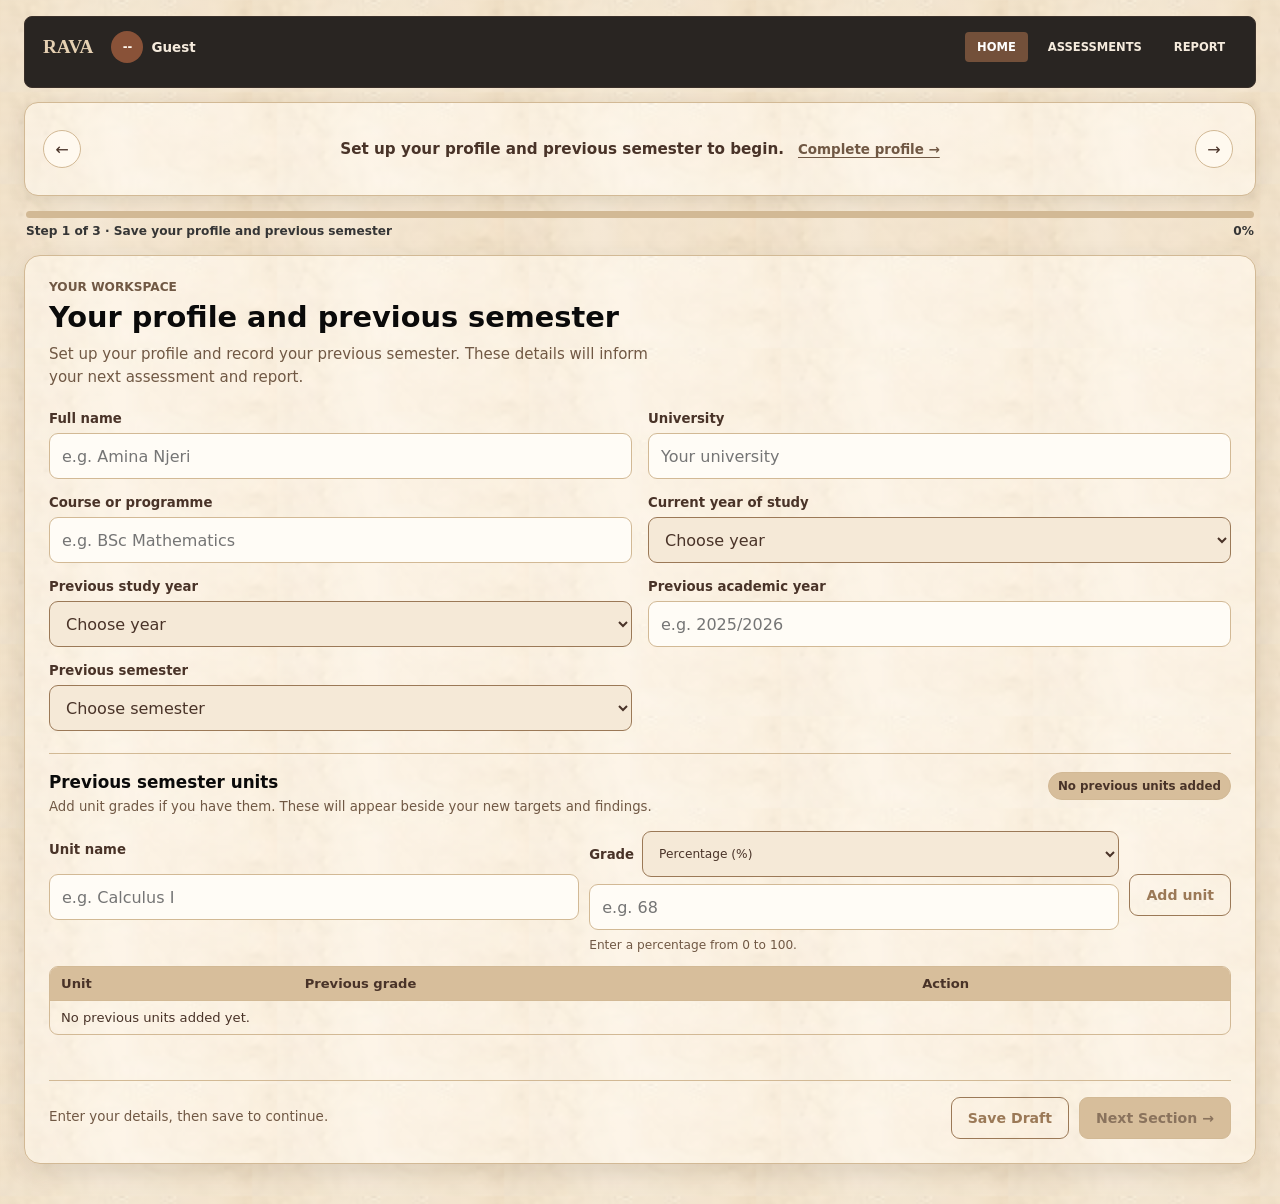
==== commit 54ff6639: "close" ====
--- a/pages/page1.html
+++ b/pages/page1.html
@@ -23,8 +23,7 @@
             <nav class="nav-links" aria-label="Primary navigation">
                 <a href="page1.html" aria-current="page">Home</a>
                 <a href="page2.html" data-required="profile">Assessments</a>
-                <a href="page3.html#recommendations" data-required="assessment">Resources</a>
-                <a href="page1.html#profile-form">Profile</a>
+                <a href="page3.html#report-panel" data-required="assessment">Report</a>
             </nav>
             <div class="profile-pill">
                 <div class="avatar" id="profileAvatar">--</div>
@@ -136,15 +135,23 @@
                             <input id="previousUnitName" type="text" maxlength="80" placeholder="e.g. Calculus I">
                         </div>
                         <div class="field">
-                            <label for="previousUnitGrade">Grade (%)</label>
-                            <input id="previousUnitGrade" type="number" min="0" max="100" step="1" placeholder="e.g. 68">
+                            <div class="grade-field-heading">
+                                <label for="previousUnitGrade">Grade</label>
+                                <select id="gradeScaleSelect" aria-label="Grade scale">
+                                    <option value="percent">Percentage (%)</option>
+                                    <option value="letter">Letter (A–D)</option>
+                                    <option value="weight">Weight (1.0)</option>
+                                </select>
+                            </div>
+                            <input id="previousUnitGrade" type="text" inputmode="decimal" placeholder="e.g. 68" aria-label="Grade value" aria-describedby="previousGradeHint">
+                            <small id="previousGradeHint">Enter a percentage from 0 to 100.</small>
                         </div>
-                        <button class="secondary-btn" id="addPreviousUnitBtn" type="button">Add previous unit</button>
+                        <button class="secondary-btn" id="addPreviousUnitBtn" type="button">Add  unit</button>
                     </div>
                     <div class="table-wrap previous-table-wrap">
                         <table class="previous-units-table" aria-label="Previous semester unit grades">
                             <thead><tr><th>Unit</th><th>Previous grade</th><th>Action</th></tr></thead>
-                            <tbody id="previousUnitsBody"><tr><td colspan="3">No previous units added yet.</td></tr></tbody>
+                            <tbody id="previousUnitsBody"><tr><td colspan="3">No units added yet.</td></tr></tbody>
                         </table>
                     </div>
                     <p id="previousUnitsStatus" class="previous-units-status" role="status" aria-live="polite"></p>
--- a/css/global.css
+++ b/css/global.css
@@ -1,17 +1,17 @@
 :root {
-  --page: #eeeae3;
-  --page-deep: #dedbd4;
-  --panel: #f7f5f0;
-  --panel-soft: #fffefa;
-  --border: #d5d1ca;
-  --border-strong: #aaa69f;
-  --text: #2d2c29;
-  --muted: #62615d;
-  --muted-soft: #777670;
-  --button: #62615d;
-  --button-hover: #484743;
-  --chip: #e4e1db;
-  --shadow: rgba(45, 44, 41, 0.08);
+  --page: #F5F0E8;
+  --page-deep: #B0ACA7;
+  --panel: #FFFFFF;
+  --panel-soft: #FFFFFF;
+  --border: #E0D8CC;
+  --border-strong: #E0D8CC;
+  --text: #4A4A4A;
+  --muted: #4A4A4A;
+  --muted-soft: #717171;
+  --button: #A79E95;
+  --button-hover: #8F867D;
+  --chip: #367E5A;
+  --shadow: rgba(26, 26, 26, 0.08);
 }
 
 * {
@@ -47,13 +47,13 @@
 input:focus-visible,
 select:focus-visible,
 textarea:focus-visible {
-  outline: 3px solid rgba(98, 97, 93, 0.42);
+  outline: 3px solid rgba(161, 155, 146, 0.55);
   outline-offset: 2px;
 }
 
 ::selection {
-  background: #d5d1ca;
-  color: #2d2c29;
+  background: #E8DCCF;
+  color: #353535;
 }
 
 ::-webkit-scrollbar {
@@ -75,7 +75,7 @@
 }
 
 .page-shell {
-  width: min(1140px, calc(100% - 32px));
+  width: min(1280px, calc(100% - 48px));
   margin: 16px auto 40px;
   display: flex;
   flex-direction: column;
@@ -84,14 +84,13 @@
 
 .topbar {
   display: grid;
-  grid-template-columns: auto minmax(320px, 1fr) auto;
-  grid-template-areas: "brand nav profile" "notice notice notice";
+  grid-template-columns: minmax(0, 1fr) auto;
+  grid-template-areas: "brand profile" "nav nav" "notice notice";
   align-items: center;
-  gap: 12px 24px;
-  padding: 14px 18px;
-  border: 1px solid var(--border);
-  border-radius: 14px;
-  background: var(--panel);
+  gap: 8px 18px;
+  padding: 8px 2px 12px;
+  border-bottom: 1px solid var(--border);
+  background: transparent;
 }
 
 .brand-wrap {
@@ -99,7 +98,8 @@
 }
 
 .brand-logo {
-  color: var(--text);
+  color: #0A0A0A;
+  font-family: "Copperplate Gothic Light", Copperplate, Georgia, serif;
   font-size: 1.2rem;
   font-weight: 850;
 }
@@ -107,7 +107,7 @@
 .nav-links {
   grid-area: nav;
   display: grid;
-  grid-template-columns: repeat(4, minmax(0, 1fr));
+  grid-template-columns: repeat(3, minmax(0, 1fr));
   align-items: center;
   gap: 4px;
 }
@@ -126,8 +126,8 @@
 
 .nav-links a:hover,
 .nav-links a[aria-current="page"] {
-  background: var(--page-deep);
-  color: var(--text);
+  background: #A79E95;
+  color: #FFFFFF;
 }
 
 .profile-pill {
@@ -177,7 +177,7 @@
   height: 7px;
   overflow: hidden;
   border-radius: 999px;
-  background: var(--page-deep);
+  background: #E0D8CC;
 }
 
 .progress-fill {
@@ -185,7 +185,7 @@
   width: 0;
   height: 100%;
   border-radius: inherit;
-  background: var(--button);
+  background: #A79E95;
   transition: width 240ms ease;
 }
 
@@ -200,7 +200,7 @@
 }
 
 #workflowProgressPercent {
-  color: var(--text);
+  color: #353535;
   font-weight: 750;
 }
 
@@ -210,15 +210,15 @@
 
 @media (max-width: 760px) {
   .page-shell {
-    width: calc(100% - 24px);
+    width: calc(100% - 48px);
     margin-top: 12px;
   }
 
   .topbar {
     grid-template-columns: minmax(0, 1fr) auto;
     grid-template-areas: "brand profile" "nav nav" "notice notice";
-    gap: 8px 12px;
-    padding: 12px;
+    gap: 6px 12px;
+    padding: 6px 0 10px;
   }
 
   .nav-links {
@@ -231,11 +231,13 @@
   }
 }
 
+@media (max-width: 480px) {
+  .page-shell {
+    width: calc(100% - 32px);
+  }
+}
+
 @media (max-width: 380px) {
-  .page-shell {
-    width: calc(100% - 18px);
-  }
-
   .nav-links a {
     font-size: 0.69rem;
   }
@@ -255,4 +257,465 @@
     animation-iteration-count: 1 !important;
     transition-duration: 0.01ms !important;
   }
+}
+
+@media (min-width: 761px) and (max-width: 1100px) {
+  .page-shell {
+    width: min(1100px, calc(100% - 48px));
+  }
+}
+
+body h1,
+body h2,
+body h3,
+body h4 {
+  color: #0A0A0A;
+}
+
+body a {
+  color: #353535;
+  font-weight: 600;
+}
+
+body input:not([type="checkbox"]),
+body select,
+body textarea {
+  border-color: #E0D8CC;
+  background-color: #FFFFFF;
+  color: #4A4A4A;
+}
+
+body input:focus,
+body select:focus,
+body textarea:focus {
+  border-color: #A19B92;
+  outline: none;
+}
+
+body .primary-btn,
+body .form-action button {
+  border-color: #A79E95;
+  background: #A79E95;
+  color: #FFFFFF;
+}
+
+body .primary-btn:hover:not(:disabled),
+body .form-action button:hover:not(:disabled) {
+  border-color: #8F867D;
+  background: #8F867D;
+}
+
+body .secondary-btn,
+body .back-link {
+  border-color: #717171;
+  color: #717171;
+}
+
+body .secondary-btn:hover:not(:disabled) {
+  border-color: #9E9E9E;
+  background: #9E9E9E;
+  color: #FFFFFF;
+}
+
+body .status-chip.is-valid,
+body .unit-status.is-valid,
+body .custom-total.is-valid {
+  border-color: #367E5A;
+  background: #367E5A;
+  color: #FFFFFF;
+}
+
+body .status-chip.is-warning,
+body .unit-status.is-warning {
+  border-color: #A45252;
+  background: #A45252;
+  color: #FFFFFF;
+}
+
+body .custom-error {
+  color: #A45252;
+}
+
+body .profile-card,
+body .profile-context,
+body .unit-card,
+body .quiz-section,
+body .assessment-completion,
+body .finding-section,
+body .findings-hero,
+body .quiz-card,
+body .unit-entry,
+body .target-unit-card,
+body .unit-finding,
+body .recommendation-item,
+body .summary-box,
+body .context-field {
+  background-color: #FFFFFF;
+  border-color: #E0D8CC;
+}
+
+body .page-footer {
+  padding: 12px 14px;
+  border-radius: 8px;
+  background: #B0ACA7;
+  color: #FFFFFF;
+}
+
+body .page-footer a {
+  color: #FFFFFF;
+}
+
+body .previous-units,
+body .form-footer {
+  border-color: #B0ACA7;
+}
+
+body .brand-logo,
+body .profile-context h1,
+body .section-heading h1,
+body .section-heading h2,
+body .findings-hero h1,
+body .previous-units-heading h2,
+body .current-semester-setup h2 {
+  color: #0A0A0A;
+}
+
+body .recorded-wrap h3,
+body .quiz-card h3,
+body .recommendation-item h3,
+body .summary-box h3,
+body .unit-entry-heading h3,
+body .target-unit-heading h3,
+body .report-output h3,
+body .report-output h4 {
+  color: #1A1A1A;
+}
+
+body .previous-units-summary,
+body .status-chip,
+body .result-chip {
+  background: #E8DCCF;
+}
+
+body .quiz-option.is-selected {
+  border-color: #A79E95;
+  background: #A79E95;
+  color: #FFFFFF;
+}
+
+body .section-heading,
+body .previous-units,
+body .form-footer {
+  min-width: 0;
+}
+
+body .target-component-row,
+body .component-row,
+body .unit-builder,
+body .current-semester-setup,
+body .profile-picker,
+body .plan-output,
+body .own-plan-editor,
+body .report-output {
+  border-color: #E0D8CC;
+}
+
+body .previous-grade-hint,
+#previousGradeHint {
+  color: #4A4A4A;
+  font-size: 0.76rem;
+  line-height: 1.4;
+}
+
+body .progress-caption,
+body .unit-finding-result,
+body .component-maximum,
+body .previous-units-summary,
+body .target-status,
+body #workflowProgressPercent,
+body #summaryTargets,
+body #summaryTargets li {
+  color: #353535;
+  font-weight: 600;
+}
+
+body .custom-error:not(:empty) {
+  padding: 4px 7px;
+  border-radius: 5px;
+  background: #A45252;
+  color: #FFFFFF;
+}
+
+:root {
+  --page: #E9D8BD;
+  --page-deep: #D7BE9B;
+  --panel: #FFF9EF;
+  --panel-soft: #F5E9D7;
+  --border: #D2B995;
+  --border-strong: #9B7957;
+  --text: #493328;
+  --muted: #705844;
+  --muted-soft: #8A735D;
+  --button: #895238;
+  --button-hover: #6E402D;
+  --chip: #58724F;
+  --shadow: rgba(58, 39, 27, 0.12);
+}
+
+body {
+  background-color: var(--page);
+  background-image: linear-gradient(rgba(245, 234, 216, 0.7), rgba(245, 234, 216, 0.7)), url("../assets/reference-paper.jpg");
+  background-repeat: repeat;
+  background-size: auto, 252px 92px;
+  color: var(--text);
+}
+
+.topbar {
+  grid-template-columns: auto auto minmax(0, 1fr);
+  grid-template-areas: "brand profile nav" "notice notice notice";
+  gap: 10px 18px;
+  padding: 14px 18px;
+  border: 1px solid #3A302A;
+  border-radius: 8px;
+  background: #292522;
+}
+
+.brand-logo {
+  color: #E5D0B2;
+  font-family: "Copperplate Gothic Light", Copperplate, Georgia, serif;
+  font-weight: 700;
+}
+
+body .brand-logo {
+  color: #E5D0B2;
+}
+
+.profile-pill {
+  color: #F5EBDD;
+}
+
+.avatar {
+  background: #895238;
+  color: #FFF9EF;
+}
+
+.nav-links {
+  display: flex;
+  justify-self: end;
+  justify-content: flex-end;
+  gap: 8px;
+}
+
+.nav-links a {
+  padding: 8px 12px;
+  border-radius: 4px;
+  color: #F5EBDD;
+  font-size: 0.72rem;
+  font-weight: 700;
+  text-transform: uppercase;
+}
+
+.nav-links a:hover,
+.nav-links a[aria-current="page"] {
+  background: #73503A;
+  color: #FFFFFF;
+}
+
+.navigation-notice {
+  color: #F5EBDD;
+}
+
+body h1,
+body h2,
+body h3,
+body h4 {
+  color: #38261D;
+}
+
+body input:not([type="checkbox"]),
+body select,
+body textarea {
+  border-color: var(--border);
+  background-color: #FFFCF6;
+  color: var(--text);
+}
+
+body input:focus,
+body select:focus,
+body textarea:focus {
+  border-color: var(--border-strong);
+}
+
+body .profile-card,
+body .profile-context,
+body .unit-card,
+body .quiz-section,
+body .assessment-completion,
+body .finding-section,
+body .findings-hero,
+body .quiz-card,
+body .unit-entry,
+body .target-unit-card,
+body .unit-finding,
+body .recommendation-item,
+body .summary-box,
+body .context-field {
+  border-color: var(--border);
+  background-color: rgba(255, 249, 239, 0.96);
+}
+
+body .primary-btn,
+body .form-action button {
+  border-color: var(--button);
+  background: var(--button);
+  color: #FFFFFF;
+}
+
+body .primary-btn:hover:not(:disabled),
+body .form-action button:hover:not(:disabled) {
+  border-color: var(--button-hover);
+  background: var(--button-hover);
+}
+
+body .secondary-btn,
+body .back-link {
+  border-color: var(--border-strong);
+  color: var(--border-strong);
+}
+
+body .secondary-btn:hover:not(:disabled) {
+  border-color: #73503A;
+  background: #73503A;
+  color: #FFFFFF;
+}
+
+body .status-chip.is-valid,
+body .unit-status.is-valid,
+body .custom-total.is-valid {
+  border-color: var(--chip);
+  background: var(--chip);
+  color: #FFFFFF;
+}
+
+body .status-chip.is-warning,
+body .unit-status.is-warning,
+body .custom-error:not(:empty) {
+  border-color: #A44F43;
+  background: #A44F43;
+  color: #FFFFFF;
+}
+
+body .previous-units,
+body .form-footer {
+  border-color: var(--border);
+}
+
+body .page-footer {
+  border-radius: 8px;
+  background: #292522;
+  color: #F5EBDD;
+}
+
+body .page-footer a {
+  color: #F5EBDD;
+}
+
+@media (max-width: 760px) {
+  .topbar {
+    grid-template-columns: minmax(0, 1fr) auto;
+    grid-template-areas: "brand profile" "nav nav" "notice notice";
+    gap: 8px 12px;
+    padding: 12px;
+  }
+
+  .nav-links {
+    width: 100%;
+    justify-self: stretch;
+    display: grid;
+    grid-template-columns: repeat(3, minmax(0, 1fr));
+    gap: 4px;
+  }
+
+  .nav-links a {
+    padding: 9px 5px;
+    font-size: 0.68rem;
+  }
+}
+
+@media (max-width: 380px) {
+  .topbar {
+    padding: 10px 8px;
+  }
+
+  .nav-links a {
+    padding: 8px 2px;
+    font-size: 0.63rem;
+  }
+}
+
+.progress-track {
+  background: var(--border);
+}
+
+.progress-fill {
+  background: var(--button);
+}
+
+body .quiz-option.is-selected {
+  border-color: var(--button);
+  background: var(--button);
+  color: #FFFFFF;
+}
+
+body .previous-units-summary,
+body .status-chip,
+body .result-chip {
+  border-color: var(--border);
+  background: var(--page-deep);
+  color: var(--text);
+}
+
+body .target-component-row,
+body .component-row,
+body .unit-builder,
+body .current-semester-setup,
+body .profile-picker,
+body .plan-output,
+body .own-plan-editor,
+body .report-output {
+  border-color: var(--border);
+  background-color: rgba(255, 249, 239, 0.92);
+}
+
+body .banner,
+body .profile-card,
+body .profile-context,
+body .unit-card,
+body .quiz-section,
+body .assessment-completion,
+body .finding-section,
+body .findings-hero,
+body .quiz-card,
+body .unit-entry,
+body .target-unit-card,
+body .unit-finding,
+body .recommendation-item,
+body .summary-box,
+body .context-field,
+body .unit-builder,
+body .current-semester-setup,
+body .profile-picker,
+body .target-component-row,
+body .component-row,
+body .plan-output,
+body .own-plan-editor,
+body .report-output {
+  background-image: linear-gradient(rgba(255, 249, 239, 0.78), rgba(255, 249, 239, 0.78)), url("../assets/reference-paper.jpg");
+  background-repeat: repeat;
+  background-size: auto, 252px 92px;
+}
+
+body .page-footer,
+body .page-footer a {
+  color: #F5EBDD;
 }
--- a/css/page1.css
+++ b/css/page1.css
@@ -146,13 +146,15 @@
 
 .previous-unit-entry {
   display: grid;
-  grid-template-columns: minmax(0, 1fr) 140px auto;
-  align-items: end;
+  grid-template-columns: minmax(0, 1fr) minmax(220px, 1fr) auto;
+  align-items: start;
   gap: 10px;
   margin-bottom: 12px;
 }
 
 .previous-unit-entry .secondary-btn {
+  align-self: start;
+  margin-top: 43px;
   white-space: nowrap;
 }
 
@@ -213,6 +215,27 @@
   color: var(--text);
   font-size: 0.83rem;
   font-weight: 700;
+}
+
+.previous-unit-entry > .field:first-child > label {
+  display: flex;
+  min-height: 36px;
+  align-items: center;
+}
+
+.grade-field-heading {
+  display: flex;
+  align-items: center;
+  justify-content: space-between;
+  gap: 8px;
+}
+
+.grade-field-heading select {
+  width: auto;
+  min-width: 0;
+  min-height: 36px;
+  padding: 0 7px;
+  font-size: 0.76rem;
 }
 
 .field input,
@@ -224,6 +247,12 @@
   border-radius: 9px;
   background: var(--panel-soft);
   color: var(--text);
+}
+
+#previousGradeHint {
+  color: var(--muted);
+  font-size: 0.76rem;
+  line-height: 1.4;
 }
 
 .form-footer {
@@ -339,6 +368,7 @@
   .previous-unit-entry button {
     grid-column: 1 / -1;
     width: 100%;
+    margin-top: 0;
   }
 
   .form-actions,
@@ -347,3 +377,28 @@
     flex-direction: column;
   }
 }
+
+@media (max-width: 480px) {
+  .profile-card {
+    padding: 16px;
+  }
+
+  .form-grid {
+    grid-template-columns: minmax(0, 1fr);
+  }
+
+  .previous-unit-entry {
+    grid-template-columns: minmax(0, 1fr);
+  }
+
+  .previous-unit-entry button {
+    width: 100%;
+    margin-top: 0;
+  }
+
+  .previous-units-table th,
+  .previous-units-table td {
+    padding: 8px 7px;
+    font-size: 0.75rem;
+  }
+}
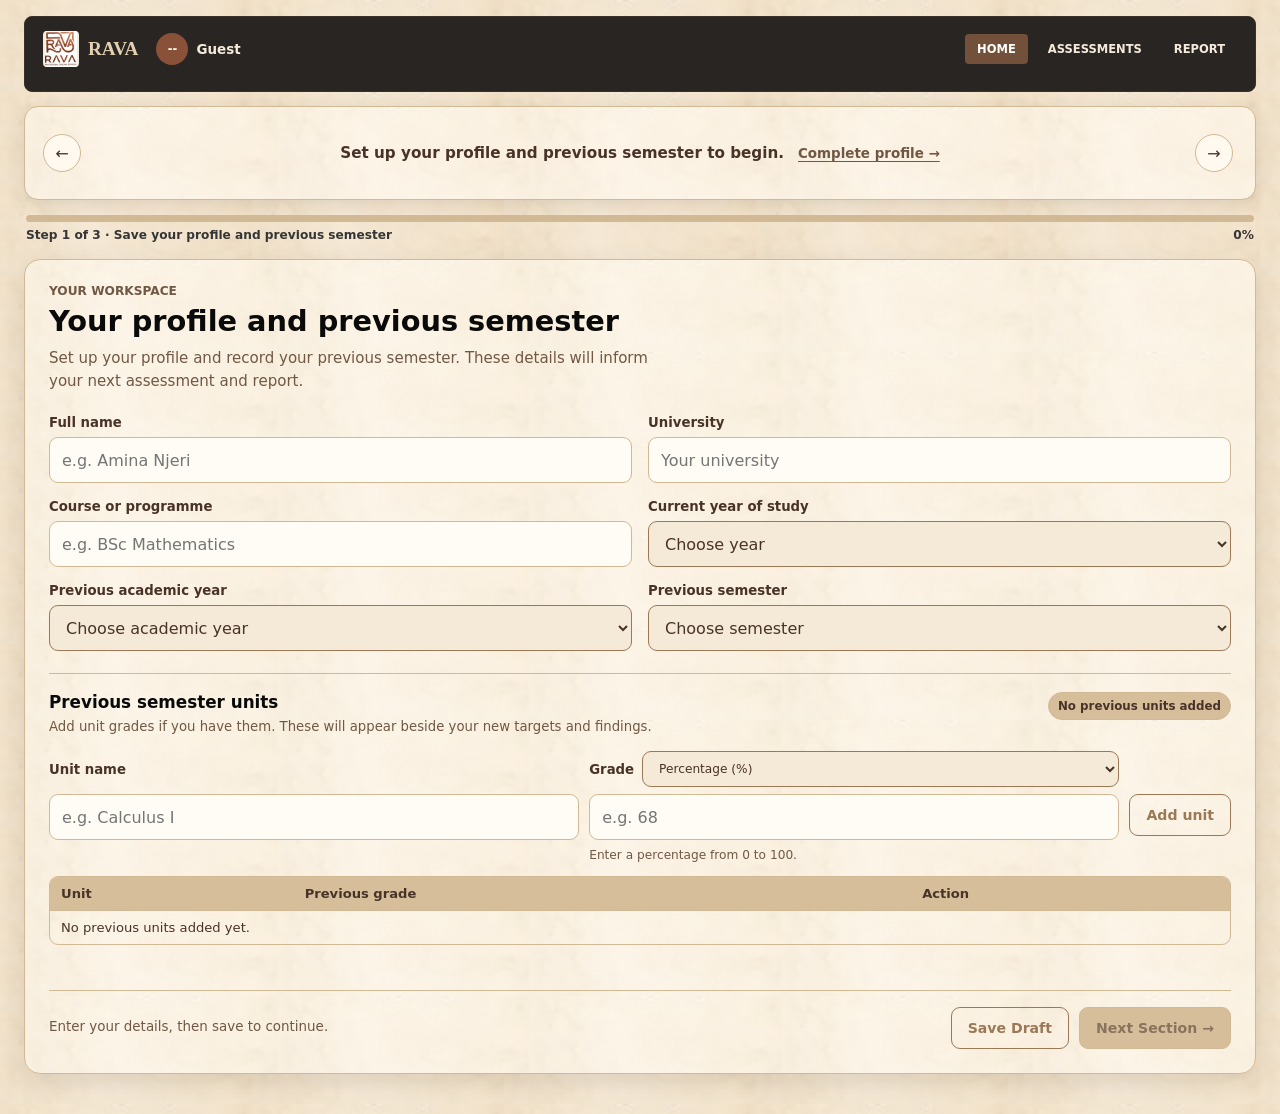
==== commit abb725c8: "ww" ====
--- a/pages/page1.html
+++ b/pages/page1.html
@@ -18,6 +18,7 @@
 
         <header class="topbar">
             <div class="brand-wrap">
+                <img class="brand-mark" src="../assets/rava-logo.jpg" alt="">
                 <span class="brand-logo">RAVA</span>
             </div>
             <nav class="nav-links" aria-label="Primary navigation">
@@ -95,20 +96,17 @@
                         </select>
                     </div>
                     <div class="field">
-                        <label for="previousStudyYear">Previous study year</label>
-                        <select id="previousStudyYear" name="previousStudyYear" required>
-                            <option value="">Choose year</option>
-                            <option value="Year 1">Year 1</option>
-                            <option value="Year 2">Year 2</option>
-                            <option value="Year 3">Year 3</option>
-                            <option value="Year 4">Year 4</option>
-                            <option value="Year 5">Year 5</option>
-                            <option value="Year 6">Year 6</option>
+                        <label for="previousAcademicYear">Previous academic year</label>
+                        <select id="previousAcademicYear" name="previousAcademicYear" required>
+                            <option value="">Choose academic year</option>
+                            <option value="2020/2021">2020/2021</option>
+                            <option value="2021/2022">2021/2022</option>
+                            <option value="2022/2023">2022/2023</option>
+                            <option value="2023/2024">2023/2024</option>
+                            <option value="2024/2025">2024/2025</option>
+                            <option value="2025/2026">2025/2026</option>
+                            <option value="2026/2027">2026/2027</option>
                         </select>
-                    </div>
-                    <div class="field">
-                        <label for="previousAcademicYear">Previous academic year</label>
-                        <input id="previousAcademicYear" name="previousAcademicYear" type="text" maxlength="20" required placeholder="e.g. 2025/2026">
                     </div>
                     <div class="field">
                         <label for="previousSemester">Previous semester</label>
@@ -146,7 +144,7 @@
                             <input id="previousUnitGrade" type="text" inputmode="decimal" placeholder="e.g. 68" aria-label="Grade value" aria-describedby="previousGradeHint">
                             <small id="previousGradeHint">Enter a percentage from 0 to 100.</small>
                         </div>
-                        <button class="secondary-btn" id="addPreviousUnitBtn" type="button">Add  unit</button>
+                        <button class="secondary-btn" id="addPreviousUnitBtn" type="button">Add unit</button>
                     </div>
                     <div class="table-wrap previous-table-wrap">
                         <table class="previous-units-table" aria-label="Previous semester unit grades">
--- a/css/global.css
+++ b/css/global.css
@@ -95,6 +95,18 @@
 
 .brand-wrap {
   grid-area: brand;
+  display: flex;
+  align-items: center;
+  gap: 9px;
+}
+
+.brand-mark {
+  width: 36px;
+  height: 36px;
+  flex: 0 0 36px;
+  border-radius: 4px;
+  background: #F5EBDD;
+  object-fit: contain;
 }
 
 .brand-logo {
@@ -718,4 +730,12 @@
 body .page-footer,
 body .page-footer a {
   color: #F5EBDD;
+}
+
+@media (max-width: 480px) {
+  .brand-mark {
+    width: 32px;
+    height: 32px;
+    flex-basis: 32px;
+  }
 }
--- a/css/page1.css
+++ b/css/page1.css
@@ -247,6 +247,10 @@
   border-radius: 9px;
   background: var(--panel-soft);
   color: var(--text);
+}
+
+.field .grade-field-heading select {
+  min-height: 36px;
 }
 
 #previousGradeHint {
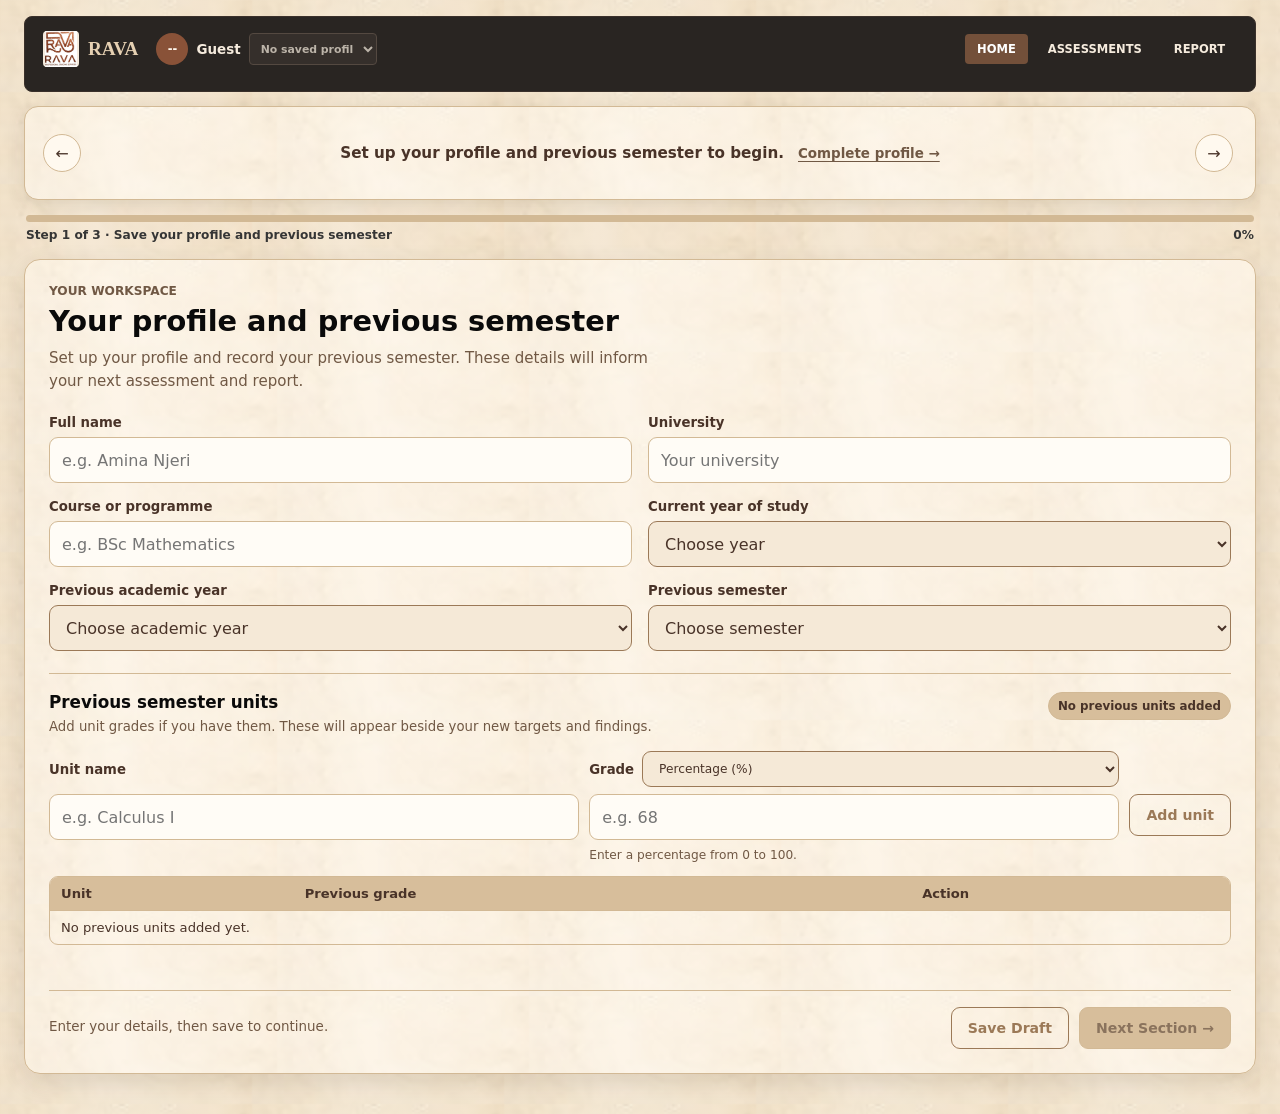
==== commit ffe2cd39: "ss" ====
--- a/pages/page1.html
+++ b/pages/page1.html
@@ -29,6 +29,7 @@
             <div class="profile-pill">
                 <div class="avatar" id="profileAvatar">--</div>
                 <span id="profileName">Guest</span>
+                <select class="profile-switcher" aria-label="Switch profile" title="Switch profile"></select>
             </div>
             <p class="navigation-notice" id="navigationNotice" role="status" aria-live="polite" hidden></p>
         </header>
@@ -62,10 +63,6 @@
             </div>
 
             <div class="profile-picker" id="profilePicker" hidden>
-                <div class="field">
-                    <label for="savedProfileSelect">Saved profiles on this device</label>
-                    <select id="savedProfileSelect" aria-label="Switch saved profile"></select>
-                </div>
                 <button class="secondary-btn" id="newProfileBtn" type="button">New person</button>
             </div>
 
--- a/css/global.css
+++ b/css/global.css
@@ -632,6 +632,26 @@
   color: #F5EBDD;
 }
 
+body .profile-pill {
+  max-width: none;
+}
+
+body .profile-switcher {
+  width: 128px;
+  min-width: 0;
+  min-height: 32px;
+  padding: 0 7px;
+  border: 1px solid #65574D;
+  border-radius: 4px;
+  background: #3A342F;
+  color: #F5EBDD;
+  font-size: 0.68rem;
+}
+
+body .profile-switcher:disabled {
+  opacity: 0.72;
+}
+
 @media (max-width: 760px) {
   .topbar {
     grid-template-columns: minmax(0, 1fr) auto;
@@ -662,6 +682,19 @@
   .nav-links a {
     padding: 8px 2px;
     font-size: 0.63rem;
+  }
+
+  body .profile-pill {
+    max-width: none;
+    gap: 5px;
+    font-size: 0.7rem;
+  }
+
+  body .profile-switcher {
+    width: 92px;
+    min-height: 29px;
+    padding: 0 3px;
+    font-size: 0.6rem;
   }
 }
 
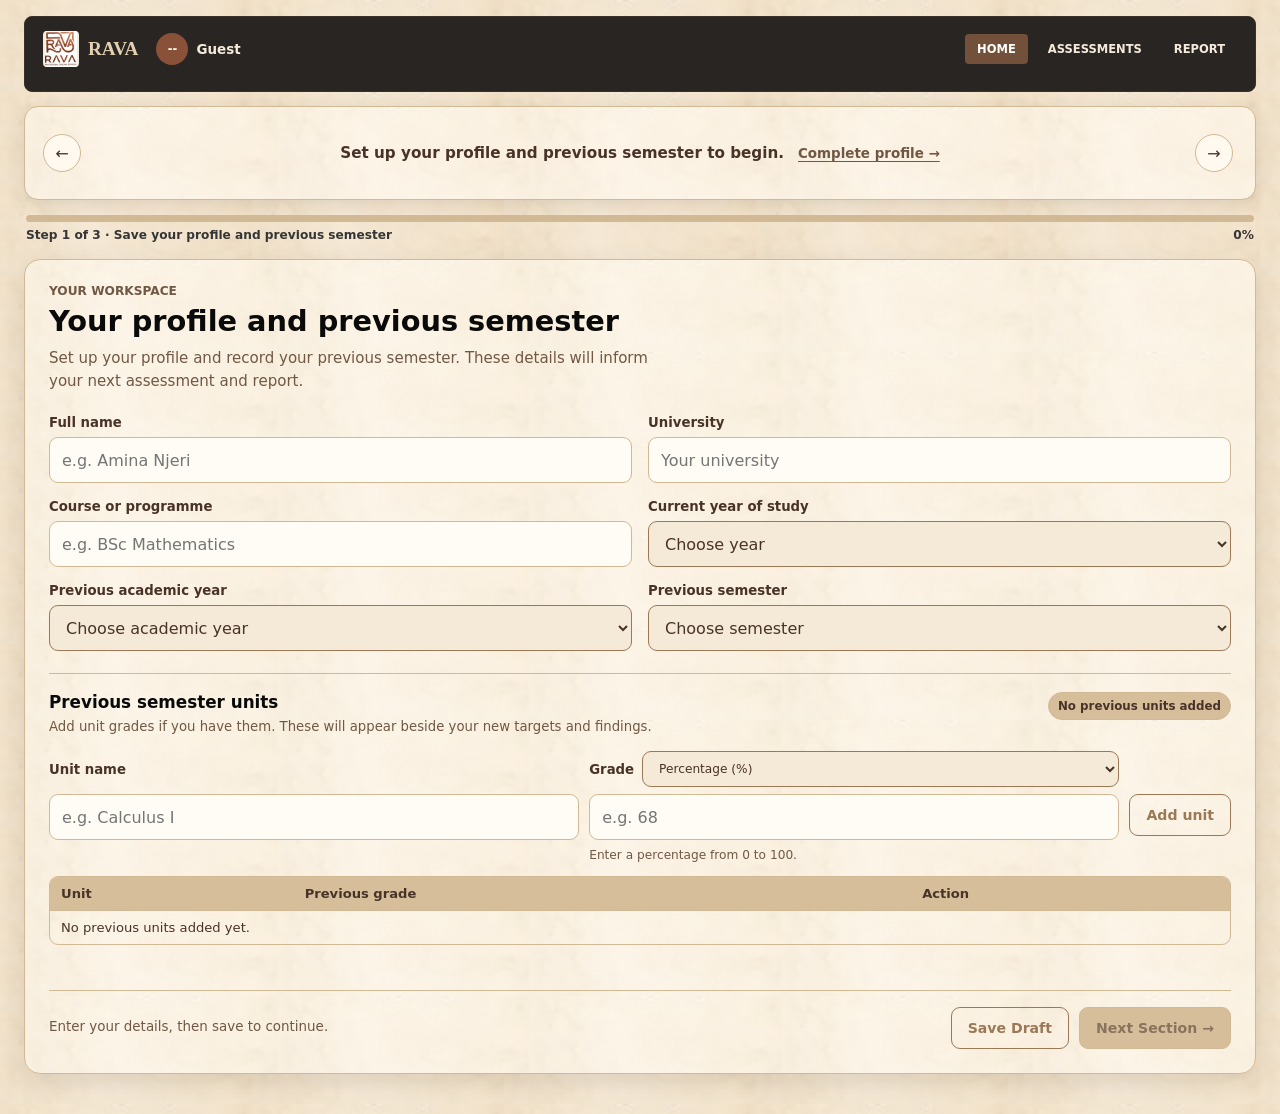
==== commit 2ef9ea90: "Final structure" ====
--- a/pages/page1.html
+++ b/pages/page1.html
@@ -29,7 +29,6 @@
             <div class="profile-pill">
                 <div class="avatar" id="profileAvatar">--</div>
                 <span id="profileName">Guest</span>
-                <select class="profile-switcher" aria-label="Switch profile" title="Switch profile"></select>
             </div>
             <p class="navigation-notice" id="navigationNotice" role="status" aria-live="polite" hidden></p>
         </header>
@@ -63,7 +62,10 @@
             </div>
 
             <div class="profile-picker" id="profilePicker" hidden>
-                <button class="secondary-btn" id="newProfileBtn" type="button">New person</button>
+                <div class="field">
+                    <label for="savedProfileSelect">Switch or add a profile</label>
+                    <select id="savedProfileSelect" aria-label="Switch or add a profile"></select>
+                </div>
             </div>
 
             <form id="profileForm" class="profile-form">
--- a/css/global.css
+++ b/css/global.css
@@ -632,26 +632,6 @@
   color: #F5EBDD;
 }
 
-body .profile-pill {
-  max-width: none;
-}
-
-body .profile-switcher {
-  width: 128px;
-  min-width: 0;
-  min-height: 32px;
-  padding: 0 7px;
-  border: 1px solid #65574D;
-  border-radius: 4px;
-  background: #3A342F;
-  color: #F5EBDD;
-  font-size: 0.68rem;
-}
-
-body .profile-switcher:disabled {
-  opacity: 0.72;
-}
-
 @media (max-width: 760px) {
   .topbar {
     grid-template-columns: minmax(0, 1fr) auto;
@@ -684,18 +664,6 @@
     font-size: 0.63rem;
   }
 
-  body .profile-pill {
-    max-width: none;
-    gap: 5px;
-    font-size: 0.7rem;
-  }
-
-  body .profile-switcher {
-    width: 92px;
-    min-height: 29px;
-    padding: 0 3px;
-    font-size: 0.6rem;
-  }
 }
 
 .progress-track {
--- a/css/page1.css
+++ b/css/page1.css
@@ -82,14 +82,13 @@
 }
 
 .profile-picker {
-  display: flex;
-  align-items: end;
+  display: grid;
+  grid-template-columns: minmax(0, 1fr);
   gap: 10px;
   margin-bottom: 20px;
-  padding: 14px;
-  border: 1px solid var(--border);
-  border-radius: 10px;
-  background: var(--panel-soft);
+  padding: 0;
+  border: 0;
+  background: transparent;
 }
 
 .profile-picker[hidden] {
@@ -97,7 +96,7 @@
 }
 
 .profile-picker .field {
-  flex: 1;
+  max-width: 420px;
 }
 
 .form-grid {
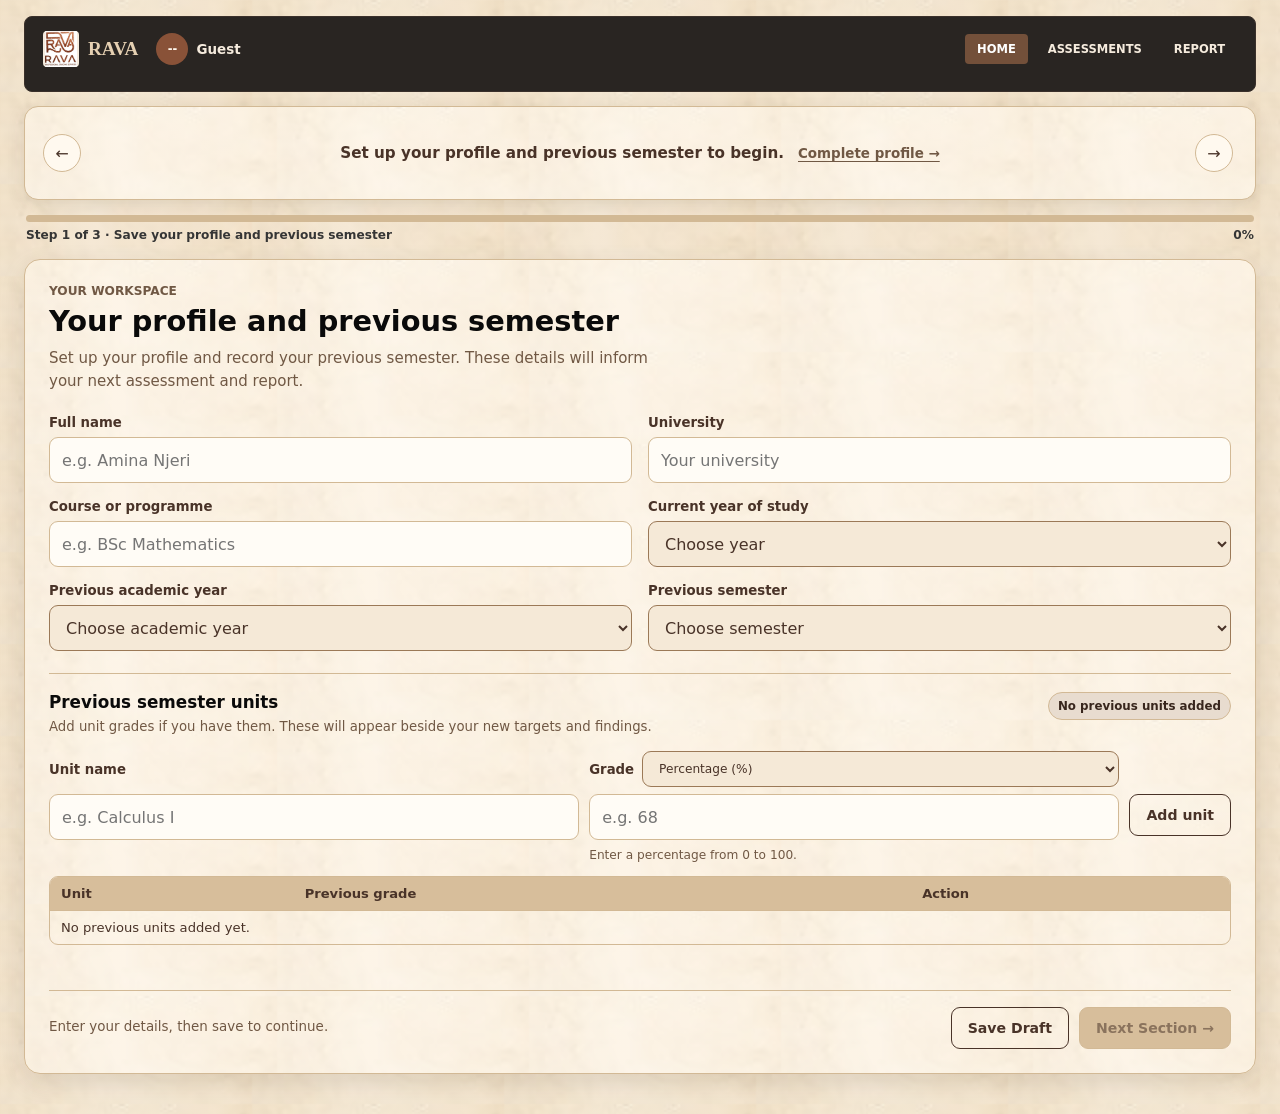
==== commit 6e0db653: "were" ====
--- a/pages/page1.html
+++ b/pages/page1.html
@@ -3,7 +3,9 @@
 <head>
     <meta charset="UTF-8">
     <meta name="viewport" content="width=device-width, initial-scale=1.0">
-    <title>RAVA - Home</title>
+    <title>RAVA Academic Planner | Home</title>
+    <meta name="description" content="Create a local study-planning profile, record previous-semester grades, and organize your academic semester with RAVA.">
+    <link rel="icon" href="../assets/rava-logo.jpg" type="image/jpeg">
 
     <!-- Shared Global Styles -->
     <link rel="stylesheet" href="../css/global.css">
--- a/css/global.css
+++ b/css/global.css
@@ -578,21 +578,21 @@
 
 body .primary-btn,
 body .form-action button {
-  border-color: var(--button);
-  background: var(--button);
+  border-color: #73503A;
+  background: #73503A;
   color: #FFFFFF;
 }
 
 body .primary-btn:hover:not(:disabled),
 body .form-action button:hover:not(:disabled) {
-  border-color: var(--button-hover);
-  background: var(--button-hover);
+  border-color: #5D3F2E;
+  background: #5D3F2E;
 }
 
 body .secondary-btn,
 body .back-link {
-  border-color: var(--border-strong);
-  color: var(--border-strong);
+  border-color: #493328;
+  color: #493328;
 }
 
 body .secondary-btn:hover:not(:disabled) {
@@ -675,8 +675,8 @@
 }
 
 body .quiz-option.is-selected {
-  border-color: var(--button);
-  background: var(--button);
+  border-color: #73503A;
+  background: #73503A;
   color: #FFFFFF;
 }
 
@@ -684,9 +684,11 @@
 body .status-chip,
 body .result-chip {
   border-color: var(--border);
-  background: var(--page-deep);
-  color: var(--text);
-}
+  background: #E8DCCF;
+  color: #38261D;
+}
+
+
 
 body .target-component-row,
 body .component-row,
@@ -739,4 +741,14 @@
     height: 32px;
     flex-basis: 32px;
   }
+}
+
+body button:focus-visible,
+body a:focus-visible,
+body input:focus-visible,
+body select:focus-visible,
+body textarea:focus-visible {
+  outline: 3px solid #1A1A1A;
+  outline-offset: 2px;
+  box-shadow: 0 0 0 5px #FFFFFF;
 }
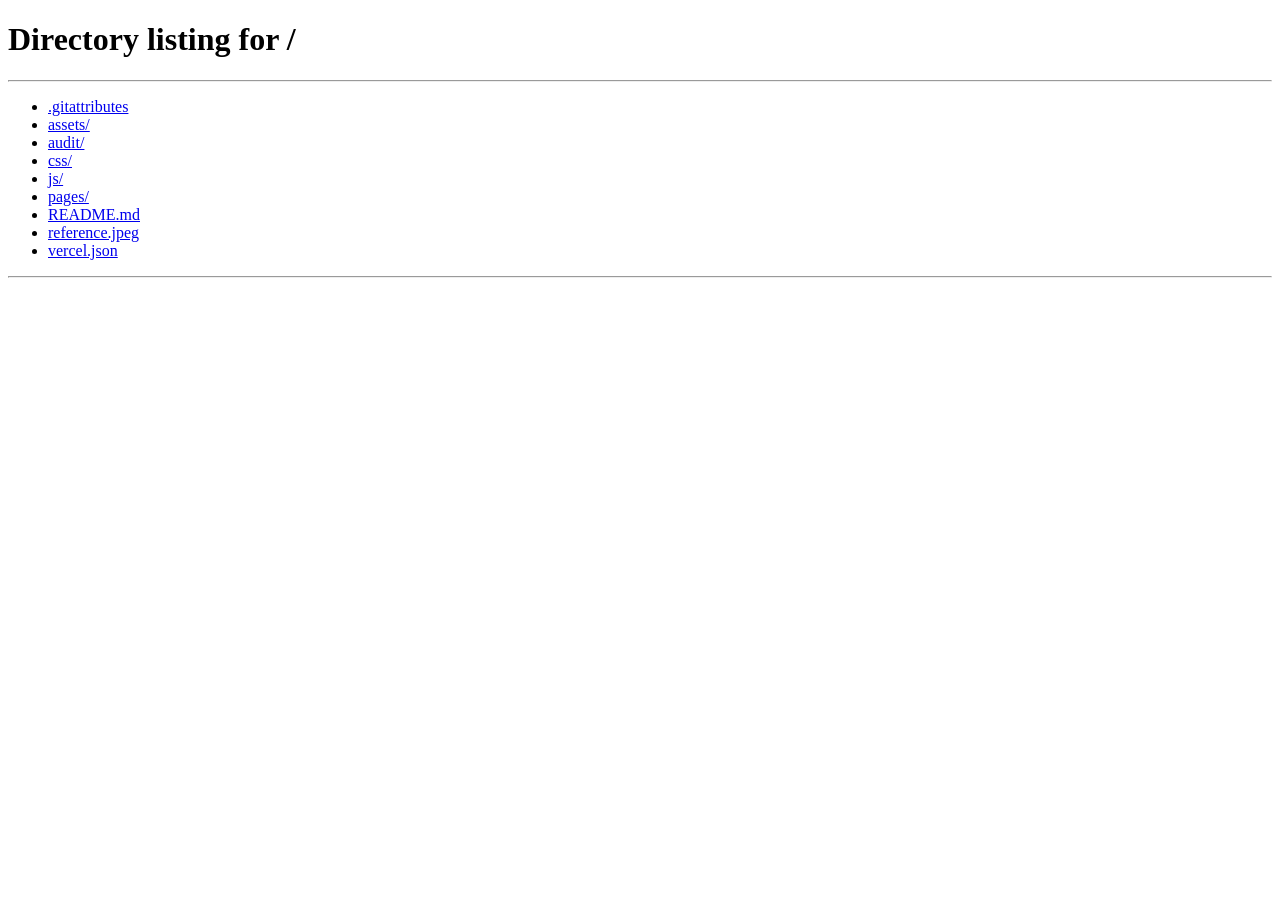
==== commit 777af20f: "tt" ====
--- a/pages/page1.html
+++ b/pages/page1.html
@@ -1,170 +1,222 @@
 <!DOCTYPE html>
 <html lang="en">
-<head>
-    <meta charset="UTF-8">
-    <meta name="viewport" content="width=device-width, initial-scale=1.0">
-    <title>RAVA Academic Planner | Home</title>
-    <meta name="description" content="Create a local study-planning profile, record previous-semester grades, and organize your academic semester with RAVA.">
-    <link rel="icon" href="../assets/rava-logo.jpg" type="image/jpeg">
-
-    <!-- Shared Global Styles -->
-    <link rel="stylesheet" href="../css/global.css">
-
-    <!-- Page 1 Specific Styles -->
-    <link rel="stylesheet" href="../css/page1.css">
+  <head>
+    <meta charset="UTF-8" />
+    <meta name="viewport" content="width=device-width, initial-scale=1.0" />
+    <title>RAVA Academic Planner | Page 1: Semester Assessment</title>
+    <meta name="description" content="Set up your semester units, define assessment component weights, and reflect on study habits with the RAVA academic planner.">
+    <link rel="icon" href="../assets/rava-logo.jpg" type="image/jpeg" />
+    <link rel="stylesheet" href="../css/global.css" />
+    <link rel="stylesheet" href="../css/page1.css" />
     <script src="../js/shared.js" defer></script>
     <script src="../js/page1.js" defer></script>
-</head>
-<body data-page="home">
+  </head>
+  <body data-page="assessment">
     <main class="page-shell">
-
-        <header class="topbar">
-            <div class="brand-wrap">
-                <img class="brand-mark" src="../assets/rava-logo.jpg" alt="">
-                <span class="brand-logo">RAVA</span>
-            </div>
-            <nav class="nav-links" aria-label="Primary navigation">
-                <a href="page1.html" aria-current="page">Home</a>
-                <a href="page2.html" data-required="profile">Assessments</a>
-                <a href="page3.html#report-panel" data-required="assessment">Report</a>
-            </nav>
-            <div class="profile-pill">
-                <div class="avatar" id="profileAvatar">--</div>
-                <span id="profileName">Guest</span>
-            </div>
-            <p class="navigation-notice" id="navigationNotice" role="status" aria-live="polite" hidden></p>
-        </header>
-
-        <section class="banner" id="announcementCarousel" aria-label="Study planner announcements">
-            <button class="banner-btn" type="button" id="previousAnnouncement" aria-label="Previous announcement">&larr;</button>
-            <p class="banner-copy">
-                <span id="announcementText">Set up your profile to start a plan built around your semester.</span>
-                <a id="announcementLink" href="#profile-form">Complete profile &rarr;</a>
-            </p>
-            <button class="banner-btn" type="button" id="nextAnnouncement" aria-label="Next announcement">&rarr;</button>
-        </section>
-
-        <section class="workflow-progress" aria-label="Planner progress">
-            <div class="progress-track" id="workflowProgressBar" role="progressbar" aria-valuemin="0" aria-valuemax="100" aria-valuenow="0" aria-label="0 percent complete">
-                <span class="progress-fill" id="workflowProgressFill"></span>
-            </div>
-            <div class="progress-caption">
-                <span id="workflowProgressText" role="status" aria-live="polite">Step 1 of 3 · Save your profile</span>
-                <span id="workflowProgressPercent">0%</span>
-            </div>
-        </section>
-
-        <section class="card profile-card" id="profile-form">
-            <div class="section-heading">
-                <div>
-                    <p class="eyebrow">Your workspace</p>
-                    <h1>Your profile and previous semester</h1>
-                    <p class="section-intro">Set up your profile and record your previous semester. These details will inform your next assessment and report.</p>
-                </div>
-            </div>
-
-            <div class="profile-picker" id="profilePicker" hidden>
-                <div class="field">
-                    <label for="savedProfileSelect">Switch or add a profile</label>
-                    <select id="savedProfileSelect" aria-label="Switch or add a profile"></select>
-                </div>
-            </div>
-
-            <form id="profileForm" class="profile-form">
-                <div class="form-grid">
-                    <div class="field">
-                        <label for="fullName">Full name</label>
-                        <input id="fullName" name="fullName" type="text" autocomplete="name" maxlength="100" required placeholder="e.g. Amina Njeri">
-                    </div>
-                    <div class="field">
-                        <label for="university">University</label>
-                        <input id="university" name="university" type="text" maxlength="120" required placeholder="Your university">
-                    </div>
-                    <div class="field">
-                        <label for="course">Course or programme</label>
-                        <input id="course" name="course" type="text" maxlength="120" required placeholder="e.g. BSc Mathematics">
-                    </div>
-                    <div class="field">
-                        <label for="yearOfStudy">Current year of study</label>
-                        <select id="yearOfStudy" name="yearOfStudy" required>
-                            <option value="">Choose year</option>
-                            <option value="Year 1">Year 1</option>
-                            <option value="Year 2">Year 2</option>
-                            <option value="Year 3">Year 3</option>
-                            <option value="Year 4">Year 4</option>
-                            <option value="Year 5">Year 5</option>
-                            <option value="Year 6">Year 6</option>
-                        </select>
-                    </div>
-                    <div class="field">
-                        <label for="previousAcademicYear">Previous academic year</label>
-                        <select id="previousAcademicYear" name="previousAcademicYear" required>
-                            <option value="">Choose academic year</option>
-                            <option value="2020/2021">2020/2021</option>
-                            <option value="2021/2022">2021/2022</option>
-                            <option value="2022/2023">2022/2023</option>
-                            <option value="2023/2024">2023/2024</option>
-                            <option value="2024/2025">2024/2025</option>
-                            <option value="2025/2026">2025/2026</option>
-                            <option value="2026/2027">2026/2027</option>
-                        </select>
-                    </div>
-                    <div class="field">
-                        <label for="previousSemester">Previous semester</label>
-                        <select id="previousSemester" name="previousSemester" required>
-                            <option value="">Choose semester</option>
-                            <option value="Semester 1">Semester 1</option>
-                            <option value="Semester 2">Semester 2</option>
-                            <option value="Semester 3">Semester 3</option>
-                        </select>
-                    </div>
-                </div>
-
-                <section class="previous-units" aria-labelledby="previousUnitsHeading">
-                    <div class="previous-units-heading">
-                        <div>
-                            <h2 id="previousUnitsHeading">Previous semester units</h2>
-                            <p>Add unit grades if you have them. These will appear beside your new targets and findings.</p>
-                        </div>
-                        <span id="previousUnitsSummary" class="previous-units-summary">No previous units added</span>
-                    </div>
-                    <div class="previous-unit-entry">
-                        <div class="field">
-                            <label for="previousUnitName">Unit name</label>
-                            <input id="previousUnitName" type="text" maxlength="80" placeholder="e.g. Calculus I">
-                        </div>
-                        <div class="field">
-                            <div class="grade-field-heading">
-                                <label for="previousUnitGrade">Grade</label>
-                                <select id="gradeScaleSelect" aria-label="Grade scale">
-                                    <option value="percent">Percentage (%)</option>
-                                    <option value="letter">Letter (A–D)</option>
-                                    <option value="weight">Weight (1.0)</option>
-                                </select>
-                            </div>
-                            <input id="previousUnitGrade" type="text" inputmode="decimal" placeholder="e.g. 68" aria-label="Grade value" aria-describedby="previousGradeHint">
-                            <small id="previousGradeHint">Enter a percentage from 0 to 100.</small>
-                        </div>
-                        <button class="secondary-btn" id="addPreviousUnitBtn" type="button">Add unit</button>
-                    </div>
-                    <div class="table-wrap previous-table-wrap">
-                        <table class="previous-units-table" aria-label="Previous semester unit grades">
-                            <thead><tr><th>Unit</th><th>Previous grade</th><th>Action</th></tr></thead>
-                            <tbody id="previousUnitsBody"><tr><td colspan="3">No units added yet.</td></tr></tbody>
-                        </table>
-                    </div>
-                    <p id="previousUnitsStatus" class="previous-units-status" role="status" aria-live="polite"></p>
-                </section>
-
-                <div class="form-footer">
-                    <p id="profileStatus" role="status" aria-live="polite">Enter your details, then save to continue.</p>
-                    <div class="form-actions">
-                        <button class="secondary-btn" id="saveDraftBtn" type="submit">Save Draft</button>
-                        <button class="primary-btn" id="continueToPage2Btn" type="button" disabled>Next Section &rarr;</button>
-                    </div>
-                </div>
-            </form>
-        </section>
+      <header class="topbar">
+        <div class="brand-wrap"><img class="brand-mark" src="../assets/rava-logo.jpg" alt=""><span class="brand-logo">RAVA</span></div>
+        <nav class="nav-links" aria-label="Primary navigation">
+          <a href="/">Home</a>
+          <a href="/pages/page1.html" aria-current="page">Page 1: Assessment</a>
+          <a href="/pages/page2.html#report-panel" data-required="assessment">Page 2: Findings</a>
+        </nav>
+        <div class="profile-pill"><div class="avatar" id="profileAvatar">--</div><span id="profileName">Guest</span></div>
+        <p class="navigation-notice" id="navigationNotice" role="status" aria-live="polite" hidden></p>
+      </header>
+
+      <section class="workflow-progress" aria-label="Planner progress">
+        <div class="progress-track" id="workflowProgressBar" role="progressbar" aria-valuemin="0" aria-valuemax="100" aria-valuenow="0" aria-label="0 percent complete"><span class="progress-fill" id="workflowProgressFill"></span></div>
+        <div class="progress-caption"><span id="workflowProgressText" role="status" aria-live="polite">Step 1 of 3 · Save your profile</span><span id="workflowProgressPercent">0%</span></div>
+      </section>
+
+      <section class="semester-card profile-context" id="semester-setup">
+        <div class="section-heading small-gap">
+          <div>
+            <p class="eyebrow">Assessment</p>
+            <h1 id="assessmentHeading">Your semester assessment</h1>
+            <p class="section-intro">Set the current semester and describe how each unit is marked. Personal targets are entered in Findings.</p>
+          </div>
+        </div>
+        <div class="semester-grid">
+          <div class="context-field"><span>Name</span><strong id="assessmentName"></strong></div>
+          <div class="context-field"><span>University</span><strong id="assessmentUniversity"></strong></div>
+          <div class="context-field"><span>Course</span><strong id="assessmentCourse"></strong></div>
+          <div class="context-field"><span>Year</span><strong id="assessmentYear"></strong></div>
+        </div>
+        <div class="current-semester-setup">
+          <h2>Current semester setup</h2>
+          <form id="currentSemesterForm" class="current-semester-grid">
+            <div class="form-field">
+              <label for="currentAcademicYear">Current academic year</label>
+              <select id="currentAcademicYear" required aria-label="Current academic year">
+                <option value="">Choose academic year</option>
+              </select>
+            </div>
+            <div class="form-field">
+              <label for="currentSemesterSelect">Current semester</label>
+              <select id="currentSemesterSelect" required>
+                <option value="">Choose semester</option>
+                <option value="Semester 1">Semester 1</option>
+                <option value="Semester 2">Semester 2</option>
+                <option value="Semester 3">Semester 3</option>
+              </select>
+            </div>
+            <div class="form-field">
+              <label for="maximumUnitsInput">Units this semester</label>
+              <input id="maximumUnitsInput" type="number" min="1" max="30" step="1" required placeholder="e.g. 6">
+            </div>
+          </form>
+          <p id="currentSemesterStatus" class="form-status" role="status" aria-live="polite">Set the current academic year, semester, and number of units before continuing.</p>
+        </div>
+      </section>
+
+      <section class="unit-card" id="unit-targets">
+        <div class="section-heading inline-heading">
+          <div>
+            <h2>Units & Mark Distribution</h2>
+            <p>Add every unit and define its assessment components. Each unit's component marks must total 100.</p>
+          </div>
+          <div id="overallValidation" class="status-chip">Awaiting Units</div>
+        </div>
+
+        <div class="unit-builder">
+          <form id="unitBuilderForm" class="unit-builder-grid">
+            <div class="form-field">
+              <label for="unitNameInput">Unit Name</label>
+              <input type="text" id="unitNameInput" placeholder="e.g., Calculus II" />
+            </div>
+
+            <div class="form-field">
+              <label for="templateSelect">Assessment structure</label>
+              <select id="templateSelect">
+                <option value="70/30">70/30 (Exam 70 + CATs 30)</option>
+                <option value="60/40">60/40 (Exam 60 + CATs 40)</option>
+                <option value="50/50">50/50 (Exam 50 + CATs 50)</option>
+                <option value="custom">Custom breakdown...</option>
+              </select>
+            </div>
+
+            <div class="form-action">
+              <button id="addUnitBtn" type="submit">+ Add Unit</button>
+            </div>
+          </form>
+          <p id="unitFormStatus" class="form-status" role="status" aria-live="polite"></p>
+        </div>
+
+        <dialog id="customBreakdownDialog" class="weight-dialog" aria-labelledby="customBreakdownTitle">
+          <form id="customBreakdownForm" method="dialog">
+            <div class="dialog-heading">
+              <div>
+                <p class="eyebrow">Custom unit structure</p>
+                <h2 id="customBreakdownTitle">Choose assessment components</h2>
+              </div>
+              <button type="button" class="dialog-close" id="closeCustomBreakdown" aria-label="Close custom breakdown">×</button>
+            </div>
+            <p class="dialog-description">Select every component used for this unit and enter its maximum marks. The selected marks must total 100.</p>
+            <div class="custom-component-list" id="customComponentList"></div>
+            <p class="custom-total" id="customBreakdownTotal" aria-live="polite">Selected marks: 100 / 100</p>
+            <p class="custom-error" id="customBreakdownError" role="alert"></p>
+            <div class="dialog-actions">
+              <button type="button" class="secondary-btn" id="cancelCustomBreakdown">Cancel</button>
+              <button type="submit" class="primary-btn" id="applyCustomBreakdown">Use this breakdown</button>
+            </div>
+          </form>
+        </dialog>
+
+        <div class="recorded-wrap">
+          <h3>Recorded Units</h3>
+          <div id="recordedUnitsContainer" class="recorded-units">
+            <p class="empty-state">No units added yet. Enter a unit above to build your targets.</p>
+          </div>
+        </div>
+      </section>
+
+      <section class="quiz-section" id="diagnostic-check-in">
+        <div class="section-heading small-gap">
+          <h2>Diagnostic Check-In</h2>
+        </div>
+
+        <div class="quiz-grid">
+          <div class="quiz-card" role="group" aria-labelledby="question1Heading">
+            <h3 id="question1Heading">1. How do you study?</h3>
+            <button type="button" class="quiz-option quiz-opt-q1" data-question="q1">Group study / With friends</button>
+            <button type="button" class="quiz-option quiz-opt-q1" data-question="q1">Past papers</button>
+            <button type="button" class="quiz-option quiz-opt-q1" data-question="q1">Notes &amp; Textbooks</button>
+            <button type="button" class="quiz-option quiz-opt-q1" data-question="q1">Video tutorials</button>
+            <button type="button" class="quiz-option quiz-opt-q1" data-question="q1">Alone quietly</button>
+          </div>
+
+          <div class="quiz-card" role="group" aria-labelledby="question2Heading">
+            <h3 id="question2Heading">2. When do you study best?</h3>
+            <button type="button" class="quiz-option quiz-opt-q2" data-question="q2">Morning</button>
+            <button type="button" class="quiz-option quiz-opt-q2" data-question="q2">Afternoon</button>
+            <button type="button" class="quiz-option quiz-opt-q2" data-question="q2">Night / Late night</button>
+            <button type="button" class="quiz-option quiz-opt-q2" data-question="q2">Weekends only</button>
+          </div>
+
+          <div class="quiz-card" role="group" aria-labelledby="question3Heading">
+            <h3 id="question3Heading">3. How do you feel before exams?</h3>
+            <button type="button" class="quiz-option quiz-opt-q3" data-question="q3">😌 Calm</button>
+            <button type="button" class="quiz-option quiz-opt-q3" data-question="q3">🙂 Okay</button>
+            <button type="button" class="quiz-option quiz-opt-q3" data-question="q3">😬 Nervous</button>
+            <button type="button" class="quiz-option quiz-opt-q3" data-question="q3">😰 Very Anxious</button>
+            <button type="button" class="quiz-option quiz-opt-q3" data-question="q3">😱 Panic</button>
+          </div>
+
+          <div class="quiz-card" role="group" aria-labelledby="question4Heading">
+            <h3 id="question4Heading">4. What challenges you most?</h3>
+            <button type="button" class="quiz-option quiz-opt-q4" data-question="q4">Timed exams</button>
+            <button type="button" class="quiz-option quiz-opt-q4" data-question="q4">Understanding concepts</button>
+            <button type="button" class="quiz-option quiz-opt-q4" data-question="q4">Cramming / Procrastination</button>
+            <button type="button" class="quiz-option quiz-opt-q4" data-question="q4">Sleep / Stress</button>
+            <button type="button" class="quiz-option quiz-opt-q4" data-question="q4">Skipping CATs</button>
+            <button type="button" class="quiz-option quiz-opt-q4" data-question="q4">Too many units</button>
+          </div>
+
+          <div class="quiz-card" role="group" aria-labelledby="question5Heading">
+            <h3 id="question5Heading">5. What did you do right last semester?</h3>
+            <button type="button" class="quiz-option quiz-opt-q5" data-question="q5">Attended classes regularly</button>
+            <button type="button" class="quiz-option quiz-opt-q5" data-question="q5">Did past papers</button>
+            <button type="button" class="quiz-option quiz-opt-q5" data-question="q5">Started early</button>
+            <button type="button" class="quiz-option quiz-opt-q5" data-question="q5">Asked for help</button>
+            <button type="button" class="quiz-option quiz-opt-q5" data-question="q5">Revised notes</button>
+          </div>
+
+          <div class="quiz-card" role="group" aria-labelledby="question6Heading">
+            <h3 id="question6Heading">6. What went wrong last semester?</h3>
+            <button type="button" class="quiz-option quiz-opt-q6" data-question="q6">Crammed last minute</button>
+            <button type="button" class="quiz-option quiz-opt-q6" data-question="q6">Skipped some CATs</button>
+            <button type="button" class="quiz-option quiz-opt-q6" data-question="q6">Didn't understand topics</button>
+            <button type="button" class="quiz-option quiz-opt-q6" data-question="q6">Stressed / Slept badly</button>
+            <button type="button" class="quiz-option quiz-opt-q6" data-question="q6">Didn't plan ahead</button>
+          </div>
+
+          <div class="quiz-card" role="group" aria-labelledby="question7Heading">
+            <h3 id="question7Heading">7. How many hours do you sleep daily?</h3>
+            <button type="button" class="quiz-option quiz-opt-q7" data-question="q7">4-5 hours</button>
+            <button type="button" class="quiz-option quiz-opt-q7" data-question="q7">6 hours</button>
+            <button type="button" class="quiz-option quiz-opt-q7" data-question="q7">7 hours</button>
+            <button type="button" class="quiz-option quiz-opt-q7" data-question="q7">8+ hours</button>
+          </div>
+
+          <div class="quiz-card" role="group" aria-labelledby="question8Heading">
+            <h3 id="question8Heading">8. How many hours do you study per day?</h3>
+            <button type="button" class="quiz-option quiz-opt-q8" data-question="q8">Less than 1 hour</button>
+            <button type="button" class="quiz-option quiz-opt-q8" data-question="q8">1-2 hours</button>
+            <button type="button" class="quiz-option quiz-opt-q8" data-question="q8">3-4 hours</button>
+            <button type="button" class="quiz-option quiz-opt-q8" data-question="q8">5+ hours</button>
+          </div>
+        </div>
+      </section>
+
+      <section class="assessment-footer assessment-completion">
+        <p id="assessmentStatus" role="status" aria-live="polite">Set the number of units, add every unit and answer all check-in questions to continue.</p>
+        <button id="continueToFindingsBtn" class="primary-btn" type="button" disabled>Next Section &rarr;</button>
+      </section>
+
+      <footer class="assessment-navigation">
+        <a class="back-link" href="/#profile-form">&larr; Back to Home</a>
+      </footer>
     </main>
-</body>
-</html>+  </body>
+</html>
--- a/css/page1.css
+++ b/css/page1.css
@@ -1,61 +1,19 @@
-.banner {
-  display: grid;
-  min-height: 94px;
-  grid-template-columns: 42px minmax(0, 1fr) 42px;
-  align-items: center;
-  gap: 12px;
-  padding: 14px 18px;
+.profile-context,
+.unit-card,
+.quiz-section,
+.assessment-completion {
+  padding: 20px;
   border: 1px solid var(--border);
   border-radius: 14px;
-  background: var(--panel-soft);
-  box-shadow: 0 4px 18px var(--shadow);
-}
-
-.banner-btn {
-  display: grid;
-  width: 38px;
-  height: 38px;
-  place-items: center;
-  border: 1px solid var(--border);
-  border-radius: 50%;
   background: var(--panel);
-  color: var(--text);
-  cursor: pointer;
-  font-size: 1rem;
-}
-
-.banner-copy {
-  display: flex;
-  align-items: center;
-  justify-content: center;
-  gap: 8px 14px;
-  flex-wrap: wrap;
+  box-shadow: 0 6px 20px var(--shadow);
+}
+
+.profile-context h1 {
   margin: 0;
   color: var(--text);
-  font-size: 0.95rem;
-  font-weight: 600;
-  text-align: center;
-}
-
-.banner-copy a {
-  color: var(--muted);
-  font-size: 0.84rem;
-  font-weight: 750;
-  text-decoration-thickness: 1px;
-  text-underline-offset: 3px;
-  white-space: nowrap;
-}
-
-.profile-card {
-  padding: 24px;
-  border: 1px solid var(--border);
-  border-radius: 16px;
-  background: var(--panel);
-  box-shadow: 0 8px 24px var(--shadow);
-}
-
-.section-heading {
-  margin-bottom: 22px;
+  font-size: 1.65rem;
+  line-height: 1.2;
 }
 
 .eyebrow {
@@ -66,249 +24,302 @@
   text-transform: uppercase;
 }
 
-.section-heading h1 {
+.section-intro {
+  margin: 8px 0 0;
+  color: var(--muted);
+  font-size: 0.92rem;
+  line-height: 1.55;
+}
+
+.section-heading {
+  display: flex;
+  align-items: center;
+  justify-content: space-between;
+  gap: 16px;
+  margin-bottom: 18px;
+}
+
+.section-heading h2 {
   margin: 0;
   color: var(--text);
-  font-size: 1.8rem;
-  line-height: 1.2;
-}
-
-.section-intro {
-  max-width: 620px;
-  margin: 8px 0 0;
-  color: var(--muted);
-  font-size: 0.94rem;
-  line-height: 1.55;
-}
-
-.profile-picker {
-  display: grid;
-  grid-template-columns: minmax(0, 1fr);
+  font-size: 1.25rem;
+}
+
+.section-heading p:not(.eyebrow) {
+  margin: 6px 0 0;
+  color: var(--muted);
+  font-size: 0.88rem;
+}
+
+.semester-grid {
+  display: grid;
+  grid-template-columns: repeat(3, minmax(0, 1fr));
   gap: 10px;
-  margin-bottom: 20px;
-  padding: 0;
-  border: 0;
-  background: transparent;
-}
-
-.profile-picker[hidden] {
-  display: none;
-}
-
-.profile-picker .field {
-  max-width: 420px;
-}
-
-.form-grid {
-  display: grid;
-  grid-template-columns: repeat(2, minmax(0, 1fr));
-  gap: 16px;
-}
-
-.previous-units {
-  margin-top: 22px;
-  padding-top: 18px;
-  border-top: 1px solid var(--border);
-}
-
-.previous-units-heading {
+}
+
+.context-field {
+  min-width: 0;
+  display: flex;
+  flex-direction: column;
+  gap: 5px;
+  padding: 11px 12px;
+  border: 1px solid var(--border);
+  border-radius: 9px;
+  background: var(--panel-soft);
+}
+
+.context-field span {
+  color: var(--muted);
+  font-size: 0.73rem;
+  font-weight: 700;
+  text-transform: uppercase;
+}
+
+.context-field strong {
+  overflow-wrap: anywhere;
+  color: var(--text);
+  font-size: 0.9rem;
+}
+
+.current-semester-setup {
+  margin-top: 16px;
+  padding: 14px;
+  border: 1px solid var(--border);
+  border-radius: 10px;
+  background: var(--panel-soft);
+}
+
+.current-semester-setup h2 {
+  margin: 0 0 10px;
+  color: var(--text);
+  font-size: 0.96rem;
+}
+
+.current-semester-grid {
+  display: grid;
+  grid-template-columns: repeat(3, minmax(0, 1fr));
+  gap: 9px;
+}
+
+.current-semester-grid .form-field {
+  min-width: 0;
+}
+
+.weight-dialog {
+  width: min(560px, calc(100% - 24px));
+  max-width: 560px;
+  max-height: calc(100dvh - 24px);
+  margin: auto;
+  padding: 20px;
+  overflow: auto;
+  border: 1px solid var(--border-strong);
+  border-radius: 12px;
+  background: var(--page);
+  color: var(--text);
+  box-shadow: 0 22px 70px rgba(53, 53, 53, 0.38);
+}
+
+.weight-dialog::backdrop {
+  background: rgba(10, 10, 10, 0.72);
+}
+
+.dialog-heading {
   display: flex;
   align-items: flex-start;
   justify-content: space-between;
+  gap: 16px;
+}
+
+.dialog-heading h2 {
+  margin: 0;
+  color: var(--text);
+  font-size: 1.2rem;
+}
+
+.dialog-close {
+  display: grid;
+  width: 36px;
+  height: 36px;
+  flex: 0 0 36px;
+  place-items: center;
+  border: 1px solid var(--border-strong);
+  border-radius: 50%;
+  background: var(--panel);
+  color: var(--text);
+  cursor: pointer;
+  font-size: 1.2rem;
+}
+
+.dialog-description {
+  margin: 10px 0 14px;
+  color: var(--muted);
+  font-size: 0.86rem;
+  line-height: 1.55;
+}
+
+.custom-component-list {
+  display: grid;
+  gap: 7px;
+}
+
+.custom-component-row {
+  display: grid;
+  grid-template-columns: minmax(0, 1fr) minmax(130px, 0.75fr);
+  align-items: center;
   gap: 12px;
-  margin-bottom: 14px;
-}
-
-.previous-units-heading h2 {
-  margin: 0;
-  color: var(--text);
-  font-size: 1.05rem;
-}
-
-.previous-units-heading p {
-  margin: 5px 0 0;
-  color: var(--muted);
-  font-size: 0.83rem;
-  line-height: 1.5;
-}
-
-.previous-units-summary {
+  padding: 9px 10px;
+  border: 1px solid var(--border);
+  border-radius: 8px;
+  background: var(--panel);
+}
+
+.custom-component-label {
+  display: flex;
+  align-items: center;
+  gap: 9px;
+  min-width: 0;
+  color: var(--text);
+  font-size: 0.87rem;
+  font-weight: 650;
+}
+
+.custom-component-label input {
+  width: 17px;
+  height: 17px;
+  flex: 0 0 17px;
+  accent-color: var(--button);
+}
+
+.custom-marks-label {
+  display: flex;
+  align-items: center;
+  justify-content: flex-end;
+  gap: 7px;
+  color: var(--muted);
+  font-size: 0.77rem;
+}
+
+.custom-marks-label input {
+  width: 76px;
+  min-height: 36px;
+  padding: 0 7px;
+  border: 1px solid var(--border-strong);
+  border-radius: 7px;
+  background: var(--panel-soft);
+  color: var(--text);
+}
+
+.custom-marks-label input:disabled {
+  opacity: 0.48;
+}
+
+.custom-total {
+  margin: 12px 0 0;
+  color: var(--text);
+  font-size: 0.85rem;
+  font-weight: 750;
+}
+
+.custom-total.is-valid {
+  color: var(--muted);
+}
+
+.custom-error {
+  min-height: 1.3em;
+  margin: 6px 0 0;
+  color: var(--text);
+  font-size: 0.82rem;
+}
+
+.dialog-actions {
+  display: flex;
+  justify-content: flex-end;
+  gap: 9px;
+  margin-top: 12px;
+}
+
+#applyCustomBreakdown:disabled {
+  border-color: var(--border);
+  background: var(--page-deep);
+  color: var(--muted-soft);
+  cursor: not-allowed;
+}
+
+.status-chip {
   flex: 0 0 auto;
-  padding: 6px 9px;
+  padding: 6px 10px;
   border: 1px solid var(--border);
   border-radius: 999px;
   background: var(--page-deep);
   color: var(--text);
-  font-size: 0.74rem;
-  font-weight: 700;
-}
-
-.previous-unit-entry {
-  display: grid;
-  grid-template-columns: minmax(0, 1fr) minmax(220px, 1fr) auto;
-  align-items: start;
-  gap: 10px;
-  margin-bottom: 12px;
-}
-
-.previous-unit-entry .secondary-btn {
-  align-self: start;
-  margin-top: 43px;
-  white-space: nowrap;
-}
-
-.previous-table-wrap {
-  overflow-x: auto;
-  border: 1px solid var(--border);
-  border-radius: 9px;
-}
-
-.previous-units-table {
-  width: 100%;
-  border-collapse: collapse;
-}
-
-.previous-units-table th,
-.previous-units-table td {
-  padding: 9px 11px;
-  border-bottom: 1px solid var(--border);
-  color: var(--text);
-  font-size: 0.82rem;
-  text-align: left;
-}
-
-.previous-units-table th {
-  background: var(--page-deep);
-}
-
-.previous-units-table tr:last-child td {
-  border-bottom: 0;
-}
-
-.remove-previous-unit {
-  min-height: 30px;
-  padding: 0 9px;
-  border: 1px solid var(--border-strong);
-  border-radius: 7px;
-  background: var(--panel);
-  color: var(--text);
-  cursor: pointer;
-  font-size: 0.75rem;
-}
-
-.previous-units-status {
-  min-height: 1.25em;
-  margin: 7px 0 0;
-  color: var(--muted);
-  font-size: 0.8rem;
-}
-
-.field {
+  font-size: 0.78rem;
+  font-weight: 750;
+}
+
+.status-chip.is-valid,
+.unit-status.is-valid {
+  background: var(--chip);
+}
+
+.status-chip.is-warning,
+.unit-status.is-warning {
+  border-style: dashed;
+}
+
+.unit-builder {
+  padding: 14px;
+  border: 1px solid var(--border);
+  border-radius: 11px;
+  background: var(--panel-soft);
+}
+
+.unit-builder-grid {
+  display: grid;
+  grid-template-columns: minmax(0, 1fr) minmax(230px, 1fr) auto;
+  align-items: end;
+  gap: 12px;
+}
+
+.form-field {
   display: flex;
   min-width: 0;
   flex-direction: column;
   gap: 7px;
 }
 
-.field label {
-  color: var(--text);
-  font-size: 0.83rem;
+.form-field label {
+  color: var(--text);
+  font-size: 0.82rem;
   font-weight: 700;
 }
 
-.previous-unit-entry > .field:first-child > label {
-  display: flex;
-  min-height: 36px;
-  align-items: center;
-}
-
-.grade-field-heading {
-  display: flex;
-  align-items: center;
-  justify-content: space-between;
-  gap: 8px;
-}
-
-.grade-field-heading select {
-  width: auto;
-  min-width: 0;
-  min-height: 36px;
-  padding: 0 7px;
-  font-size: 0.76rem;
-}
-
-.field input,
-.field select {
+.form-field input,
+.form-field select {
   width: 100%;
-  min-height: 46px;
-  padding: 0 12px;
+  min-height: 44px;
+  padding: 0 11px;
   border: 1px solid var(--border-strong);
-  border-radius: 9px;
-  background: var(--panel-soft);
-  color: var(--text);
-}
-
-.field .grade-field-heading select {
-  min-height: 36px;
-}
-
-#previousGradeHint {
-  color: var(--muted);
-  font-size: 0.76rem;
-  line-height: 1.4;
-}
-
-.form-footer {
-  display: flex;
-  align-items: center;
-  justify-content: space-between;
-  gap: 16px;
-  margin-top: 22px;
-  padding-top: 16px;
-  border-top: 1px solid var(--border);
-}
-
-.form-footer > p {
-  min-height: 1.4em;
-  margin: 0;
-  color: var(--muted);
-  font-size: 0.84rem;
-}
-
-.form-actions {
-  display: flex;
-  flex: 0 0 auto;
-  gap: 10px;
-}
-
-.primary-btn,
-.secondary-btn {
-  min-height: 42px;
+  border-radius: 8px;
+  background: var(--panel);
+  color: var(--text);
+}
+
+.form-action button,
+.primary-btn {
+  min-height: 44px;
   padding: 0 16px;
   border: 1px solid var(--button);
-  border-radius: 9px;
-  cursor: pointer;
-  font-size: 0.88rem;
-  font-weight: 750;
-  transition: background 160ms ease, opacity 160ms ease;
-}
-
-.primary-btn {
+  border-radius: 8px;
   background: var(--button);
   color: var(--panel-soft);
-}
-
-.secondary-btn {
-  background: transparent;
-  color: var(--text);
-}
-
+  cursor: pointer;
+  font-size: 0.87rem;
+  font-weight: 750;
+}
+
+.form-action button:hover,
 .primary-btn:hover:not(:disabled) {
   background: var(--button-hover);
-}
-
-.secondary-btn:hover {
-  background: var(--page-deep);
 }
 
 .primary-btn:disabled {
@@ -318,90 +329,399 @@
   cursor: not-allowed;
 }
 
+.form-status {
+  min-height: 1.3em;
+  margin: 8px 0 0;
+  color: var(--muted);
+  font-size: 0.82rem;
+}
+
+.recorded-wrap {
+  margin-top: 18px;
+}
+
+.recorded-wrap h3 {
+  margin: 0 0 10px;
+  color: var(--text);
+  font-size: 1rem;
+}
+
+.recorded-units {
+  display: grid;
+  gap: 10px;
+}
+
+.empty-state {
+  margin: 0;
+  color: var(--muted);
+  font-size: 0.9rem;
+}
+
+.unit-entry {
+  padding: 14px;
+  border: 1px solid var(--border);
+  border-radius: 10px;
+  background: var(--panel-soft);
+}
+
+.unit-entry-heading,
+.unit-title-group {
+  display: flex;
+  align-items: center;
+  justify-content: space-between;
+  gap: 10px;
+}
+
+.unit-entry-heading h3 {
+  margin: 0;
+  color: var(--text);
+  font-size: 0.98rem;
+  overflow-wrap: anywhere;
+}
+
+.unit-status {
+  padding: 4px 8px;
+  border: 1px solid var(--border);
+  border-radius: 999px;
+  background: var(--page);
+  color: var(--text);
+  font-size: 0.72rem;
+  font-weight: 700;
+  white-space: nowrap;
+}
+
+.remove-unit-btn {
+  min-height: 34px;
+  padding: 0 10px;
+  border: 1px solid var(--border-strong);
+  border-radius: 7px;
+  background: var(--panel);
+  color: var(--text);
+  cursor: pointer;
+  font-size: 0.78rem;
+  flex: 0 0 auto;
+}
+
+.unit-components {
+  display: grid;
+  grid-template-columns: repeat(auto-fit, minmax(170px, 1fr));
+  gap: 8px;
+  margin-top: 12px;
+}
+
+.component-row {
+  display: flex;
+  justify-content: space-between;
+  gap: 8px;
+  padding: 8px 10px;
+  border: 1px solid var(--border);
+  border-radius: 7px;
+  background: var(--panel);
+  color: var(--muted);
+  font-size: 0.8rem;
+}
+
+.quiz-grid {
+  display: grid;
+  grid-template-columns: repeat(2, minmax(0, 1fr));
+  gap: 12px;
+}
+
+.quiz-card {
+  display: flex;
+  flex-direction: column;
+  gap: 8px;
+  min-width: 0;
+  padding: 14px;
+  border: 1px solid var(--border);
+  border-radius: 10px;
+  background: var(--panel-soft);
+}
+
+.quiz-card h3 {
+  min-height: 2.5em;
+  margin: 0 0 4px;
+  color: var(--text);
+  font-size: 0.92rem;
+  line-height: 1.35;
+}
+
+.quiz-option {
+  width: 100%;
+  min-height: 40px;
+  padding: 8px 10px;
+  border: 1px solid var(--border);
+  border-radius: 8px;
+  background: var(--panel);
+  color: var(--text);
+  cursor: pointer;
+  font-size: 0.84rem;
+  text-align: left;
+}
+
+.quiz-option:hover {
+  border-color: var(--border-strong);
+  background: var(--page);
+}
+
+.quiz-option.is-selected {
+  border-color: var(--button);
+  background: var(--page-deep);
+  box-shadow: inset 0 0 0 1px var(--button);
+  font-weight: 700;
+}
+
+.summary-panel-grid {
+  display: grid;
+  grid-template-columns: repeat(2, minmax(0, 1fr));
+  gap: 10px;
+}
+
+.summary-box {
+  min-width: 0;
+  padding: 13px;
+  border: 1px solid var(--border);
+  border-radius: 9px;
+  background: var(--panel-soft);
+}
+
+.summary-box h3 {
+  margin: 0 0 8px;
+  color: var(--text);
+  font-size: 0.9rem;
+}
+
+.summary-box div,
+.summary-box ul {
+  margin: 0;
+  color: var(--muted);
+  font-size: 0.82rem;
+  line-height: 1.55;
+  overflow-wrap: anywhere;
+}
+
+.summary-box ul {
+  padding-left: 18px;
+}
+
+.table-wrap {
+  overflow-x: auto;
+  border: 1px solid var(--border);
+  border-radius: 9px;
+}
+
+table {
+  width: 100%;
+  min-width: 660px;
+  border-collapse: collapse;
+}
+
+th,
+td {
+  padding: 11px 12px;
+  border-bottom: 1px solid var(--border);
+  color: var(--text);
+  font-size: 0.82rem;
+  text-align: left;
+  vertical-align: top;
+}
+
+th {
+  background: var(--page-deep);
+  font-weight: 750;
+}
+
+tbody tr:last-child td {
+  border-bottom: 0;
+}
+
+.pattern-chip {
+  display: flex;
+  align-items: flex-start;
+  gap: 9px;
+  margin-top: 12px;
+  padding: 11px 12px;
+  border: 1px solid var(--border);
+  border-radius: 9px;
+  background: var(--panel-soft);
+  color: var(--muted);
+  font-size: 0.84rem;
+}
+
+.assessment-footer {
+  display: flex;
+  align-items: center;
+  justify-content: space-between;
+  gap: 14px;
+  margin-top: 18px;
+  padding-top: 14px;
+  border-top: 1px solid var(--border);
+}
+
+.assessment-footer p {
+  margin: 0;
+  color: var(--muted);
+  font-size: 0.84rem;
+  line-height: 1.45;
+}
+
+.assessment-navigation {
+  display: flex;
+  justify-content: flex-start;
+  padding: 4px 2px;
+}
+
+.back-link {
+  color: var(--muted);
+  font-size: 0.84rem;
+  font-weight: 700;
+  text-decoration-thickness: 1px;
+  text-underline-offset: 3px;
+}
+
 @media (max-width: 760px) {
-  .banner {
-    min-height: 86px;
-    padding: 10px;
-    grid-template-columns: 34px minmax(0, 1fr) 34px;
-    gap: 7px;
-  }
-
-  .banner-btn {
-    width: 32px;
-    height: 32px;
-  }
-
-  .banner-copy {
-    gap: 4px 8px;
-    font-size: 0.87rem;
-  }
-
-  .profile-card {
-    padding: 18px;
-  }
-
-  .form-footer {
+  .profile-context,
+  .unit-card,
+  .quiz-section,
+  .section-heading {
+    align-items: flex-start;
+    flex-direction: column;
+  }
+
+  .semester-grid {
+    grid-auto-flow: column;
+    grid-auto-columns: minmax(155px, 1fr);
+    grid-template-columns: none;
+    overflow-x: auto;
+    padding-bottom: 6px;
+    scroll-snap-type: x proximity;
+  }
+
+  .context-field {
+    scroll-snap-align: start;
+  }
+
+  .unit-builder-grid {
+    grid-template-columns: 1fr;
+  }
+
+  .current-semester-grid {
+    grid-template-columns: repeat(3, minmax(0, 1fr));
+    gap: 6px;
+  }
+
+  .current-semester-grid .form-field label {
+    min-height: 2.5em;
+    font-size: 0.72rem;
+    line-height: 1.2;
+  }
+
+  .current-semester-grid .form-field input,
+  .current-semester-grid .form-field select {
+    min-height: 40px;
+    padding: 0 7px;
+    font-size: 0.75rem;
+  }
+
+  .form-action button {
+    width: 100%;
+  }
+
+  .quiz-grid,
+  .summary-panel-grid {
+    grid-template-columns: 1fr;
+  }
+
+  .assessment-footer {
     align-items: stretch;
     flex-direction: column;
   }
-
-  .form-actions > button {
-    flex: 1;
-  }
 }
 
 @media (max-width: 380px) {
-  .profile-card {
+  .current-semester-setup {
+    padding: 10px 8px;
+  }
+
+  .current-semester-grid {
+    gap: 5px;
+  }
+
+  .current-semester-grid .form-field label {
+    font-size: 0.67rem;
+  }
+
+  .current-semester-grid .form-field input,
+  .current-semester-grid .form-field select {
+    padding: 0 4px;
+    font-size: 0.68rem;
+  }
+
+  .weight-dialog {
     padding: 14px;
   }
-
-  .form-grid {
-    grid-template-columns: 1fr;
-    gap: 12px;
-  }
-
-  .previous-units-heading {
+}
+
+@media (max-width: 600px) {
+  .current-semester-grid {
+    grid-template-columns: minmax(0, 1fr);
+  }
+
+  .current-semester-grid .form-field label {
+    min-height: 0;
+    font-size: 0.82rem;
+  }
+
+  .current-semester-grid .form-field input,
+  .current-semester-grid .form-field select {
+    min-height: 44px;
+    padding: 0 10px;
+    font-size: 0.85rem;
+  }
+
+  .dialog-actions {
+    flex-wrap: wrap;
+  }
+
+  .dialog-actions > button {
+    flex: 1 1 130px;
+  }
+
+  .unit-entry-heading {
+    align-items: flex-start;
+  }
+
+  .component-row {
+    min-width: 0;
+    overflow-wrap: anywhere;
+  }
+}
+
+@media (max-width: 400px) {
+  .profile-context,
+  .unit-card,
+  .quiz-section,
+  .assessment-completion {
+    padding: 14px;
+  }
+
+  .custom-component-row {
+    grid-template-columns: minmax(0, 1fr);
+  }
+
+  .custom-marks-label {
+    justify-content: space-between;
+  }
+}
+
+@media (max-width: 380px) {
+  .unit-entry-heading,
+  .unit-title-group {
+    align-items: flex-start;
+  }
+
+  .unit-title-group {
     flex-direction: column;
-  }
-
-  .previous-unit-entry {
-    grid-template-columns: 1fr 1fr;
-  }
-
-  .previous-unit-entry button {
-    grid-column: 1 / -1;
-    width: 100%;
-    margin-top: 0;
-  }
-
-  .form-actions,
-  .profile-picker {
-    align-items: stretch;
-    flex-direction: column;
-  }
-}
-
-@media (max-width: 480px) {
-  .profile-card {
-    padding: 16px;
-  }
-
-  .form-grid {
-    grid-template-columns: minmax(0, 1fr);
-  }
-
-  .previous-unit-entry {
-    grid-template-columns: minmax(0, 1fr);
-  }
-
-  .previous-unit-entry button {
-    width: 100%;
-    margin-top: 0;
-  }
-
-  .previous-units-table th,
-  .previous-units-table td {
-    padding: 8px 7px;
-    font-size: 0.75rem;
-  }
-}
+    gap: 6px;
+  }
+}
